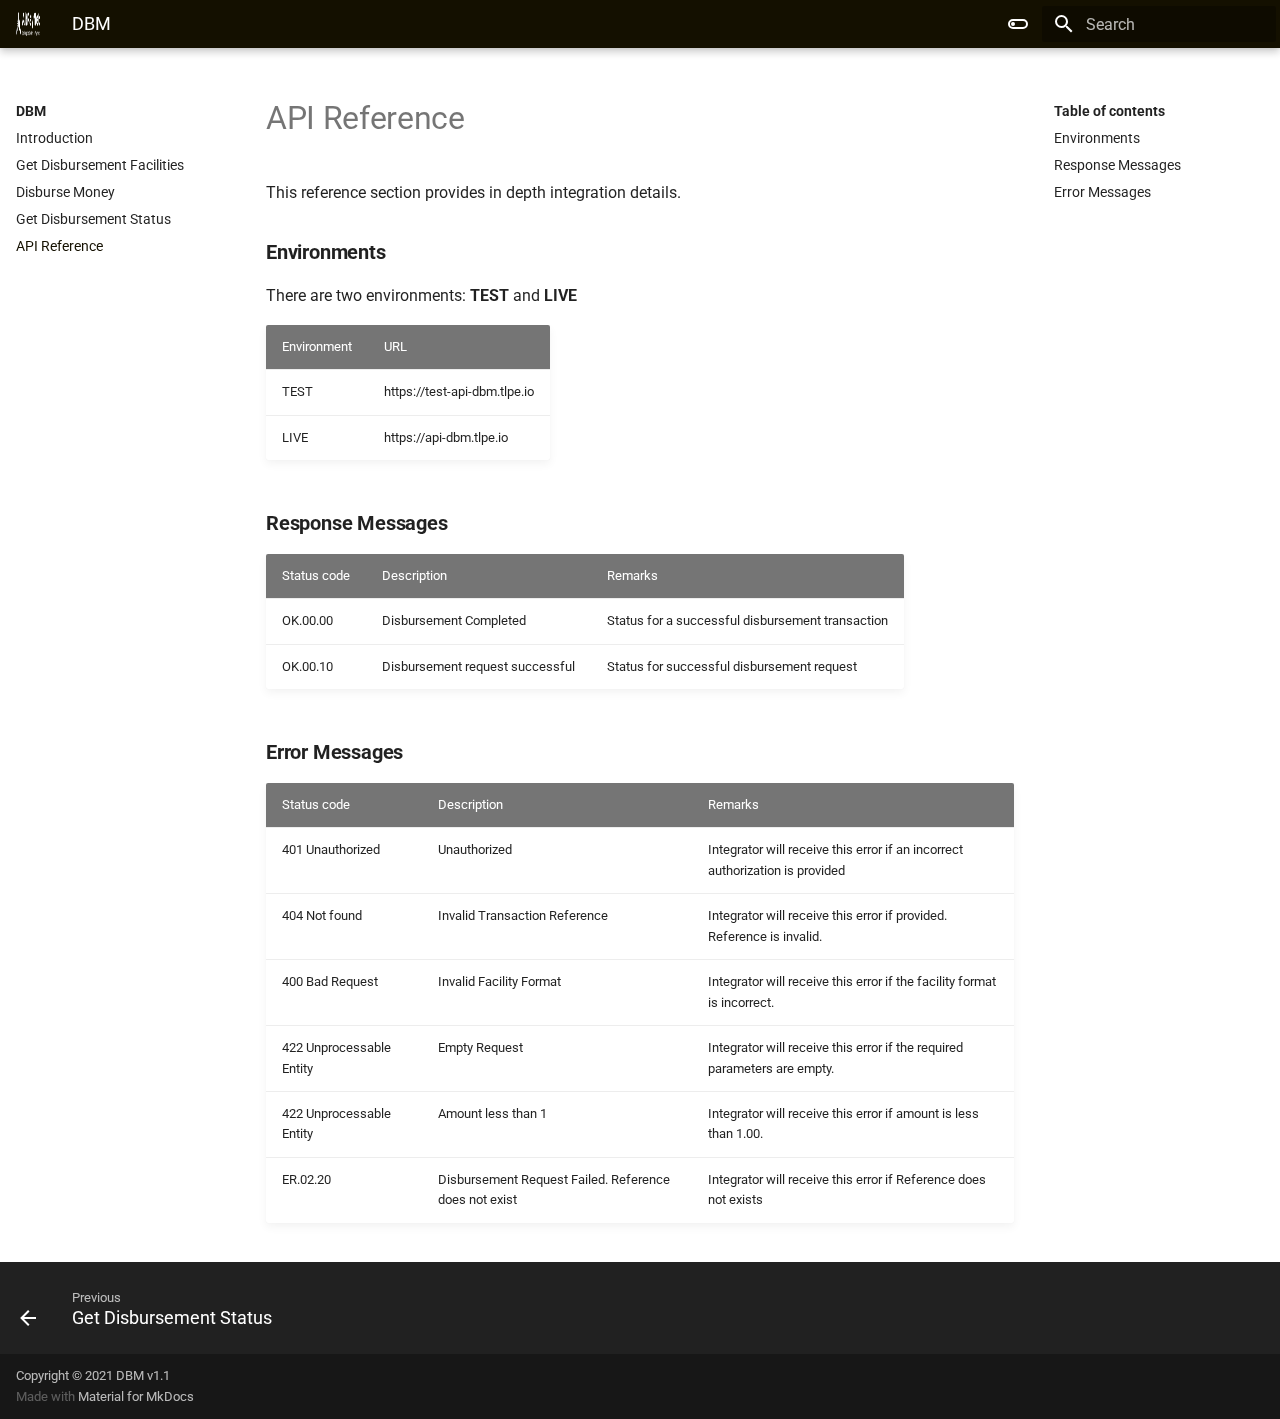
==== api-reference/index.html @ 669c85af "Deployed fcf3b18 with MkDocs version: 1.2.2" ====
<!doctype html>
<html lang="en" class="no-js">
  <head>
    
      <meta charset="utf-8">
      <meta name="viewport" content="width=device-width,initial-scale=1">
      
        <meta name="description" content="DBM API (Application Programming Interface) allows integrators to process and handle disbursement requests to partner institutions.">
      
      
      
        <meta name="author" content="JPS">
      
      
      <link rel="icon" href="https://resource.altpaynet.com/resources/img/apn_rel_icon.png">
      <meta name="generator" content="mkdocs-1.2.2, mkdocs-material-7.2.2">
    
    
      
        <title>API Reference - DBM</title>
      
    
    
      <link rel="stylesheet" href="../assets/stylesheets/main.1118c9be.min.css">
      
        
        <link rel="stylesheet" href="../assets/stylesheets/palette.ba0d045b.min.css">
        
      
    
    
    
      
        
        <link rel="preconnect" href="https://fonts.gstatic.com" crossorigin>
        <link rel="stylesheet" href="https://fonts.googleapis.com/css?family=Roboto:300,400,400i,700%7C&display=fallback">
        <style>:root{--md-text-font-family:"Roboto";--md-code-font-family:""}</style>
      
    
    
    
      <link rel="stylesheet" href="../stylesheets/extra.css">
    
    
      


    
    
  </head>
  
  
    
    
      
    
    
    
    
    <body dir="ltr" data-md-color-scheme="default" data-md-color-primary="" data-md-color-accent="blue">
  
    
    <script>function __prefix(e){return new URL("..",location).pathname+"."+e}function __get(e,t=localStorage){return JSON.parse(t.getItem(__prefix(e)))}</script>
    
      <script>var palette=__get("__palette");if(null!==palette&&"object"==typeof palette.color)for(var key in palette.color)document.body.setAttribute("data-md-color-"+key,palette.color[key])</script>
    
    <input class="md-toggle" data-md-toggle="drawer" type="checkbox" id="__drawer" autocomplete="off">
    <input class="md-toggle" data-md-toggle="search" type="checkbox" id="__search" autocomplete="off">
    <label class="md-overlay" for="__drawer"></label>
    <div data-md-component="skip">
      
        
        <a href="#api-reference" class="md-skip">
          Skip to content
        </a>
      
    </div>
    <div data-md-component="announce">
      
    </div>
    
      <header class="md-header" data-md-component="header">
  <nav class="md-header__inner md-grid" aria-label="Header">
    <a href=".." title="DBM" class="md-header__button md-logo" aria-label="DBM" data-md-component="logo">
      
  <img src="../img/white.png" alt="logo">

    </a>
    <label class="md-header__button md-icon" for="__drawer">
      <svg xmlns="http://www.w3.org/2000/svg" viewBox="0 0 24 24"><path d="M3 6h18v2H3V6m0 5h18v2H3v-2m0 5h18v2H3v-2z"/></svg>
    </label>
    <div class="md-header__title" data-md-component="header-title">
      <div class="md-header__ellipsis">
        <div class="md-header__topic">
          <span class="md-ellipsis">
            DBM
          </span>
        </div>
        <div class="md-header__topic" data-md-component="header-topic">
          <span class="md-ellipsis">
            
              API Reference
            
          </span>
        </div>
      </div>
    </div>
    
      <form class="md-header__option" data-md-component="palette">
        
          
          
          <input class="md-option" data-md-color-media="" data-md-color-scheme="default" data-md-color-primary="" data-md-color-accent="blue"  aria-label="Switch to dark mode"  type="radio" name="__palette" id="__palette_1">
          
            <label class="md-header__button md-icon" title="Switch to dark mode" for="__palette_2" hidden>
              <svg xmlns="http://www.w3.org/2000/svg" viewBox="0 0 24 24"><path d="M7 10a2 2 0 0 1 2 2 2 2 0 0 1-2 2 2 2 0 0 1-2-2 2 2 0 0 1 2-2m10-3a5 5 0 0 1 5 5 5 5 0 0 1-5 5H7a5 5 0 0 1-5-5 5 5 0 0 1 5-5h10M7 9a3 3 0 0 0-3 3 3 3 0 0 0 3 3h10a3 3 0 0 0 3-3 3 3 0 0 0-3-3H7z"/></svg>
            </label>
          
        
          
          
          <input class="md-option" data-md-color-media="" data-md-color-scheme="slate" data-md-color-primary="" data-md-color-accent="blue"  aria-label="Switch to light mode"  type="radio" name="__palette" id="__palette_2">
          
            <label class="md-header__button md-icon" title="Switch to light mode" for="__palette_1" hidden>
              <svg xmlns="http://www.w3.org/2000/svg" viewBox="0 0 24 24"><path d="M17 7H7a5 5 0 0 0-5 5 5 5 0 0 0 5 5h10a5 5 0 0 0 5-5 5 5 0 0 0-5-5m0 8a3 3 0 0 1-3-3 3 3 0 0 1 3-3 3 3 0 0 1 3 3 3 3 0 0 1-3 3z"/></svg>
            </label>
          
        
      </form>
    
    
    
      <label class="md-header__button md-icon" for="__search">
        <svg xmlns="http://www.w3.org/2000/svg" viewBox="0 0 24 24"><path d="M9.5 3A6.5 6.5 0 0 1 16 9.5c0 1.61-.59 3.09-1.56 4.23l.27.27h.79l5 5-1.5 1.5-5-5v-.79l-.27-.27A6.516 6.516 0 0 1 9.5 16 6.5 6.5 0 0 1 3 9.5 6.5 6.5 0 0 1 9.5 3m0 2C7 5 5 7 5 9.5S7 14 9.5 14 14 12 14 9.5 12 5 9.5 5z"/></svg>
      </label>
      
<div class="md-search" data-md-component="search" role="dialog">
  <label class="md-search__overlay" for="__search"></label>
  <div class="md-search__inner" role="search">
    <form class="md-search__form" name="search">
      <input type="text" class="md-search__input" name="query" aria-label="Search" placeholder="Search" autocapitalize="off" autocorrect="off" autocomplete="off" spellcheck="false" data-md-component="search-query" required>
      <label class="md-search__icon md-icon" for="__search">
        <svg xmlns="http://www.w3.org/2000/svg" viewBox="0 0 24 24"><path d="M9.5 3A6.5 6.5 0 0 1 16 9.5c0 1.61-.59 3.09-1.56 4.23l.27.27h.79l5 5-1.5 1.5-5-5v-.79l-.27-.27A6.516 6.516 0 0 1 9.5 16 6.5 6.5 0 0 1 3 9.5 6.5 6.5 0 0 1 9.5 3m0 2C7 5 5 7 5 9.5S7 14 9.5 14 14 12 14 9.5 12 5 9.5 5z"/></svg>
        <svg xmlns="http://www.w3.org/2000/svg" viewBox="0 0 24 24"><path d="M20 11v2H8l5.5 5.5-1.42 1.42L4.16 12l7.92-7.92L13.5 5.5 8 11h12z"/></svg>
      </label>
      <nav class="md-search__options" aria-label="Search">
        
        <button type="reset" class="md-search__icon md-icon" aria-label="Clear" tabindex="-1">
          <svg xmlns="http://www.w3.org/2000/svg" viewBox="0 0 24 24"><path d="M19 6.41 17.59 5 12 10.59 6.41 5 5 6.41 10.59 12 5 17.59 6.41 19 12 13.41 17.59 19 19 17.59 13.41 12 19 6.41z"/></svg>
        </button>
      </nav>
      
    </form>
    <div class="md-search__output">
      <div class="md-search__scrollwrap" data-md-scrollfix>
        <div class="md-search-result" data-md-component="search-result">
          <div class="md-search-result__meta">
            Initializing search
          </div>
          <ol class="md-search-result__list"></ol>
        </div>
      </div>
    </div>
  </div>
</div>
    
    
  </nav>
</header>
    
    <div class="md-container" data-md-component="container">
      
      
        
      
      <main class="md-main" data-md-component="main">
        <div class="md-main__inner md-grid">
          
            
              
              <div class="md-sidebar md-sidebar--primary" data-md-component="sidebar" data-md-type="navigation" >
                <div class="md-sidebar__scrollwrap">
                  <div class="md-sidebar__inner">
                    


<nav class="md-nav md-nav--primary" aria-label="Navigation" data-md-level="0">
  <label class="md-nav__title" for="__drawer">
    <a href=".." title="DBM" class="md-nav__button md-logo" aria-label="DBM" data-md-component="logo">
      
  <img src="../img/white.png" alt="logo">

    </a>
    DBM
  </label>
  
  <ul class="md-nav__list" data-md-scrollfix>
    
      
      
      

  
  
  
    <li class="md-nav__item">
      <a href=".." class="md-nav__link">
        Introduction
      </a>
    </li>
  

    
      
      
      

  
  
  
    <li class="md-nav__item">
      <a href="../get-disbursement-facilities/" class="md-nav__link">
        Get Disbursement Facilities
      </a>
    </li>
  

    
      
      
      

  
  
  
    <li class="md-nav__item">
      <a href="../disburse-money/" class="md-nav__link">
        Disburse Money
      </a>
    </li>
  

    
      
      
      

  
  
  
    <li class="md-nav__item">
      <a href="../get-disbursement-status/" class="md-nav__link">
        Get Disbursement Status
      </a>
    </li>
  

    
      
      
      

  
  
    
  
  
    <li class="md-nav__item md-nav__item--active">
      
      <input class="md-nav__toggle md-toggle" data-md-toggle="toc" type="checkbox" id="__toc">
      
      
        
      
      
        <label class="md-nav__link md-nav__link--active" for="__toc">
          API Reference
          <span class="md-nav__icon md-icon"></span>
        </label>
      
      <a href="./" class="md-nav__link md-nav__link--active">
        API Reference
      </a>
      
        
<nav class="md-nav md-nav--secondary" aria-label="Table of contents">
  
  
  
    
  
  
    <label class="md-nav__title" for="__toc">
      <span class="md-nav__icon md-icon"></span>
      Table of contents
    </label>
    <ul class="md-nav__list" data-md-component="toc" data-md-scrollfix>
      
        <li class="md-nav__item">
  <a href="#environments" class="md-nav__link">
    Environments
  </a>
  
</li>
      
        <li class="md-nav__item">
  <a href="#response-messages" class="md-nav__link">
    Response Messages
  </a>
  
</li>
      
        <li class="md-nav__item">
  <a href="#error-messages" class="md-nav__link">
    Error Messages
  </a>
  
</li>
      
    </ul>
  
</nav>
      
    </li>
  

    
  </ul>
</nav>
                  </div>
                </div>
              </div>
            
            
              
              <div class="md-sidebar md-sidebar--secondary" data-md-component="sidebar" data-md-type="toc" >
                <div class="md-sidebar__scrollwrap">
                  <div class="md-sidebar__inner">
                    
<nav class="md-nav md-nav--secondary" aria-label="Table of contents">
  
  
  
    
  
  
    <label class="md-nav__title" for="__toc">
      <span class="md-nav__icon md-icon"></span>
      Table of contents
    </label>
    <ul class="md-nav__list" data-md-component="toc" data-md-scrollfix>
      
        <li class="md-nav__item">
  <a href="#environments" class="md-nav__link">
    Environments
  </a>
  
</li>
      
        <li class="md-nav__item">
  <a href="#response-messages" class="md-nav__link">
    Response Messages
  </a>
  
</li>
      
        <li class="md-nav__item">
  <a href="#error-messages" class="md-nav__link">
    Error Messages
  </a>
  
</li>
      
    </ul>
  
</nav>
                  </div>
                </div>
              </div>
            
          
          <div class="md-content" data-md-component="content">
            <article class="md-content__inner md-typeset">
              
                
                
                <h1 id="api-reference"><strong>API Reference</strong><br></h1>
<p>This reference section provides in depth integration details.</p>
<h3 id="environments"><strong>Environments</strong><br></h3>
<p>There are two environments: <strong>TEST</strong> and <strong>LIVE</strong></p>
<table>
  <tr>
    <th>Environment</th>
    <th>URL</th>
  </tr>
  <tr>
    <td>TEST</td>
    <td>https://test-api-dbm.tlpe.io</td>
  </tr>
  <tr>
    <td>LIVE</td>
    <td>https://api-dbm.tlpe.io</td>
  </tr>
</table>

<h3 id="response-messages"><strong>Response Messages</strong><br></h3>
<table>
  <tr>
    <th>Status code</th>
    <th>Description</th>
    <th>Remarks</th>
  </tr>
  <tr>
    <td>OK.00.00</td>
    <td>Disbursement Completed</td>
    <td>Status for a successful disbursement transaction</td>
  </tr>
  <tr>
    <td>OK.00.10</td>
    <td>Disbursement request successful</td>
    <td>Status for successful disbursement request</td>
  </tr>
</table>

<h3 id="error-messages"><strong>Error Messages</strong><br></h3>
<table>
  <tr>
    <th>Status code</th>
    <th>Description</th>
    <th>Remarks</th>
  </tr>
  <tr>
    <td>401 Unauthorized</td>
    <td>Unauthorized</td>
    <td>Integrator will receive this error if an incorrect authorization is provided</td>
  </tr>
  <tr>
    <td>404 Not found</td>
    <td>Invalid Transaction Reference</td>
    <td>Integrator will receive this error if provided. Reference is invalid.</td>
  </tr>
   <tr>
    <td>400 Bad Request</td>
    <td>Invalid Facility Format</td>
    <td>Integrator will receive this error if the facility format is incorrect.</td>
  </tr>
   <tr>
    <td>422 Unprocessable Entity</td>
    <td>Empty Request</td>
    <td>Integrator will receive this error if the required parameters are empty.</td>
  </tr>
   <tr>
    <td>422 Unprocessable Entity</td>
    <td>Amount less than 1</td>
    <td>Integrator will receive this error if amount is less than 1.00.</td>
  </tr>
   <tr>
    <td>ER.02.20</td>
    <td>Disbursement Request Failed. Reference does not exist</td>
    <td>Integrator will receive this error if Reference does not exists</td>
  </tr>
</table>
                
              
              
                


              
            </article>
          </div>
        </div>
        
          <a href="#" class="md-top md-icon" data-md-component="top" data-md-state="hidden">
            <svg xmlns="http://www.w3.org/2000/svg" viewBox="0 0 24 24"><path d="M13 20h-2V8l-5.5 5.5-1.42-1.42L12 4.16l7.92 7.92-1.42 1.42L13 8v12z"/></svg>
            Back to top
          </a>
        
      </main>
      
        
<footer class="md-footer">
  
    <nav class="md-footer__inner md-grid" aria-label="Footer">
      
        
        <a href="../get-disbursement-status/" class="md-footer__link md-footer__link--prev" aria-label="Previous: Get Disbursement Status" rel="prev">
          <div class="md-footer__button md-icon">
            <svg xmlns="http://www.w3.org/2000/svg" viewBox="0 0 24 24"><path d="M20 11v2H8l5.5 5.5-1.42 1.42L4.16 12l7.92-7.92L13.5 5.5 8 11h12z"/></svg>
          </div>
          <div class="md-footer__title">
            <div class="md-ellipsis">
              <span class="md-footer__direction">
                Previous
              </span>
              Get Disbursement Status
            </div>
          </div>
        </a>
      
      
    </nav>
  
  <div class="md-footer-meta md-typeset">
    <div class="md-footer-meta__inner md-grid">
      <div class="md-footer-copyright">
        
          <div class="md-footer-copyright__highlight">
            Copyright &copy; 2021 DBM v1.1
          </div>
        
        Made with
        <a href="https://squidfunk.github.io/mkdocs-material/" target="_blank" rel="noopener">
          Material for MkDocs
        </a>
        
      </div>
      
    </div>
  </div>
</footer>
      
    </div>
    <div class="md-dialog" data-md-component="dialog">
      <div class="md-dialog__inner md-typeset"></div>
    </div>
    <script id="__config" type="application/json">{"base": "..", "features": ["navigation.top", "search.highlight"], "translations": {"clipboard.copy": "Copy to clipboard", "clipboard.copied": "Copied to clipboard", "search.config.lang": "en", "search.config.pipeline": "trimmer, stopWordFilter", "search.config.separator": "[\\s\\-]+", "search.placeholder": "Search", "search.result.placeholder": "Type to start searching", "search.result.none": "No matching documents", "search.result.one": "1 matching document", "search.result.other": "# matching documents", "search.result.more.one": "1 more on this page", "search.result.more.other": "# more on this page", "search.result.term.missing": "Missing", "select.version.title": "Select version"}, "search": "../assets/javascripts/workers/search.709b4209.min.js", "version": null}</script>
    
    
      <script src="../assets/javascripts/bundle.2b46852b.min.js"></script>
      
    
  </body>
</html>
---- assets/stylesheets/main.1118c9be.min.css ----
@charset "UTF-8";html{-webkit-text-size-adjust:none;-ms-text-size-adjust:none;text-size-adjust:none;box-sizing:border-box}*,:after,:before{box-sizing:inherit}body{margin:0}a,button,input,label{-webkit-tap-highlight-color:transparent}a{color:inherit;text-decoration:none}hr{border:0;box-sizing:content-box;display:block;height:.05rem;overflow:visible;padding:0}small{font-size:80%}sub,sup{line-height:1em}img{border-style:none}table{border-collapse:separate;border-spacing:0}td,th{font-weight:400;vertical-align:top}button{background:transparent;border:0;font-family:inherit;font-size:inherit;margin:0;padding:0}input{border:0;outline:none}:root{--md-default-fg-color:rgba(0,0,0,0.87);--md-default-fg-color--light:rgba(0,0,0,0.54);--md-default-fg-color--lighter:rgba(0,0,0,0.32);--md-default-fg-color--lightest:rgba(0,0,0,0.07);--md-default-bg-color:#fff;--md-default-bg-color--light:hsla(0,0%,100%,0.7);--md-default-bg-color--lighter:hsla(0,0%,100%,0.3);--md-default-bg-color--lightest:hsla(0,0%,100%,0.12);--md-primary-fg-color:#4051b5;--md-primary-fg-color--light:#5d6cc0;--md-primary-fg-color--dark:#303fa1;--md-primary-bg-color:#fff;--md-primary-bg-color--light:hsla(0,0%,100%,0.7);--md-accent-fg-color:#526cfe;--md-accent-fg-color--transparent:rgba(82,108,254,0.1);--md-accent-bg-color:#fff;--md-accent-bg-color--light:hsla(0,0%,100%,0.7)}:root>*{--md-code-fg-color:#36464e;--md-code-bg-color:#f5f5f5;--md-code-hl-color:rgba(255,255,0,0.5);--md-code-hl-number-color:#d52a2a;--md-code-hl-special-color:#db1457;--md-code-hl-function-color:#a846b9;--md-code-hl-constant-color:#6e59d9;--md-code-hl-keyword-color:#3f6ec6;--md-code-hl-string-color:#1c7d4d;--md-code-hl-name-color:var(--md-code-fg-color);--md-code-hl-operator-color:var(--md-default-fg-color--light);--md-code-hl-punctuation-color:var(--md-default-fg-color--light);--md-code-hl-comment-color:var(--md-default-fg-color--light);--md-code-hl-generic-color:var(--md-default-fg-color--light);--md-code-hl-variable-color:var(--md-default-fg-color--light);--md-typeset-color:var(--md-default-fg-color);--md-typeset-a-color:var(--md-primary-fg-color);--md-typeset-mark-color:rgba(255,255,0,0.5);--md-typeset-del-color:hsla(6,90%,60%,0.15);--md-typeset-ins-color:rgba(11,213,112,0.15);--md-typeset-kbd-color:#fafafa;--md-typeset-kbd-accent-color:#fff;--md-typeset-kbd-border-color:#b8b8b8;--md-admonition-fg-color:var(--md-default-fg-color);--md-admonition-bg-color:var(--md-default-bg-color);--md-footer-fg-color:#fff;--md-footer-fg-color--light:hsla(0,0%,100%,0.7);--md-footer-fg-color--lighter:hsla(0,0%,100%,0.3);--md-footer-bg-color:rgba(0,0,0,0.87);--md-footer-bg-color--dark:rgba(0,0,0,0.32)}.md-icon svg{fill:currentColor;display:block;height:1.2rem;width:1.2rem}body{-webkit-font-smoothing:antialiased;-moz-osx-font-smoothing:grayscale}body,input{font-feature-settings:"kern","liga";font-family:var(--md-text-font-family,_),-apple-system,BlinkMacSystemFont,Helvetica,Arial,sans-serif}body,code,input,kbd,pre{color:var(--md-typeset-color)}code,kbd,pre{font-feature-settings:"kern";font-family:var(--md-code-font-family,_),SFMono-Regular,Consolas,Menlo,monospace}:root{--md-typeset-table--ascending:url('data:image/svg+xml;charset=utf-8,<svg xmlns="http://www.w3.org/2000/svg" viewBox="0 0 24 24"><path d="M11 4h2v12l5.5-5.5 1.42 1.42L12 19.84l-7.92-7.92L5.5 10.5 11 16V4z"/></svg>');--md-typeset-table--descending:url('data:image/svg+xml;charset=utf-8,<svg xmlns="http://www.w3.org/2000/svg" viewBox="0 0 24 24"><path d="M13 20h-2V8l-5.5 5.5-1.42-1.42L12 4.16l7.92 7.92-1.42 1.42L13 8v12z"/></svg>')}.md-typeset{-webkit-print-color-adjust:exact;color-adjust:exact;font-size:.8rem;line-height:1.6}@media print{.md-typeset{font-size:.68rem}}.md-typeset blockquote,.md-typeset dl,.md-typeset figure,.md-typeset ol,.md-typeset pre,.md-typeset ul{margin:1em 0}.md-typeset h1{color:var(--md-default-fg-color--light);font-size:2em;line-height:1.3;margin:0 0 1.25em}.md-typeset h1,.md-typeset h2{font-weight:300;letter-spacing:-.01em}.md-typeset h2{font-size:1.5625em;line-height:1.4;margin:1.6em 0 .64em}.md-typeset h3{font-size:1.25em;font-weight:400;letter-spacing:-.01em;line-height:1.5;margin:1.6em 0 .8em}.md-typeset h2+h3{margin-top:.8em}.md-typeset h4{font-weight:700;letter-spacing:-.01em;margin:1em 0}.md-typeset h5,.md-typeset h6{color:var(--md-default-fg-color--light);font-size:.8em;font-weight:700;letter-spacing:-.01em;margin:1.25em 0}.md-typeset h5{text-transform:uppercase}.md-typeset hr{border-bottom:.05rem solid var(--md-default-fg-color--lightest);display:flow-root;margin:1.5em 0}.md-typeset a{color:var(--md-typeset-a-color);word-break:break-word}.md-typeset a,.md-typeset a:before{transition:color 125ms}.md-typeset a:focus,.md-typeset a:hover{color:var(--md-accent-fg-color)}.md-typeset a.focus-visible{outline-color:var(--md-accent-fg-color);outline-offset:.2rem}.md-typeset code,.md-typeset kbd,.md-typeset pre{color:var(--md-code-fg-color);direction:ltr}@media print{.md-typeset code,.md-typeset kbd,.md-typeset pre{white-space:pre-wrap}}.md-typeset code{background-color:var(--md-code-bg-color);border-radius:.1rem;-webkit-box-decoration-break:clone;box-decoration-break:clone;font-size:.85em;padding:0 .2941176471em;word-break:break-word}.md-typeset code:not(.focus-visible){-webkit-tap-highlight-color:transparent;outline:none}.md-typeset h1 code,.md-typeset h2 code,.md-typeset h3 code,.md-typeset h4 code,.md-typeset h5 code,.md-typeset h6 code{background-color:transparent;box-shadow:none;margin:initial;padding:initial}.md-typeset a code{color:currentColor}.md-typeset pre{display:flow-root;line-height:1.4;position:relative}.md-typeset pre>code{-webkit-box-decoration-break:slice;box-decoration-break:slice;box-shadow:none;display:block;margin:0;overflow:auto;padding:.7720588235em 1.1764705882em;scrollbar-color:var(--md-default-fg-color--lighter) transparent;scrollbar-width:thin;touch-action:auto;word-break:normal}.md-typeset pre>code:hover{scrollbar-color:var(--md-accent-fg-color) transparent}.md-typeset pre>code::-webkit-scrollbar{height:.2rem;width:.2rem}.md-typeset pre>code::-webkit-scrollbar-thumb{background-color:var(--md-default-fg-color--lighter)}.md-typeset pre>code::-webkit-scrollbar-thumb:hover{background-color:var(--md-accent-fg-color)}@media screen and (max-width:44.9375em){.md-typeset>pre{margin:1em -.8rem}.md-typeset>pre code{border-radius:0}}.md-typeset kbd{background-color:var(--md-typeset-kbd-color);border-radius:.1rem;box-shadow:0 .1rem 0 .05rem var(--md-typeset-kbd-border-color),0 .1rem 0 var(--md-typeset-kbd-border-color),0 -.1rem .2rem var(--md-typeset-kbd-accent-color) inset;color:var(--md-default-fg-color);display:inline-block;font-size:.75em;padding:0 .6666666667em;vertical-align:text-top;word-break:break-word}.md-typeset mark{background-color:var(--md-typeset-mark-color);-webkit-box-decoration-break:clone;box-decoration-break:clone;color:inherit;word-break:break-word}.md-typeset abbr{border-bottom:.05rem dotted var(--md-default-fg-color--light);cursor:help;text-decoration:none}@media (hover:none){.md-typeset abbr{position:relative}.md-typeset abbr[title]:focus:after,.md-typeset abbr[title]:hover:after{background-color:var(--md-default-fg-color);border-radius:.1rem;box-shadow:0 2px 2px 0 rgba(0,0,0,.14),0 1px 5px 0 rgba(0,0,0,.12),0 3px 1px -2px rgba(0,0,0,.2);color:var(--md-default-bg-color);content:attr(title);display:inline-block;font-size:.7rem;left:0;margin-top:2em;max-width:80%;min-width:-webkit-max-content;min-width:-moz-max-content;min-width:max-content;padding:.2rem .3rem;position:absolute;width:auto}}.md-typeset small{opacity:.75}.md-typeset sub,.md-typeset sup{margin-left:.078125em}[dir=rtl] .md-typeset sub,[dir=rtl] .md-typeset sup{margin-left:0;margin-right:.078125em}.md-typeset blockquote{border-left:.2rem solid var(--md-default-fg-color--lighter);color:var(--md-default-fg-color--light);display:flow-root;padding-left:.6rem}[dir=rtl] .md-typeset blockquote{border-left:initial;border-right:.2rem solid var(--md-default-fg-color--lighter);padding-left:0;padding-right:.6rem}.md-typeset ul{list-style-type:disc}.md-typeset ol,.md-typeset ul{display:flow-root;margin-left:.625em;padding:0}[dir=rtl] .md-typeset ol,[dir=rtl] .md-typeset ul{margin-left:0;margin-right:.625em}.md-typeset ol ol,.md-typeset ul ol{list-style-type:lower-alpha}.md-typeset ol ol ol,.md-typeset ul ol ol{list-style-type:lower-roman}.md-typeset ol li,.md-typeset ul li{margin-bottom:.5em;margin-left:1.25em}[dir=rtl] .md-typeset ol li,[dir=rtl] .md-typeset ul li{margin-left:0;margin-right:1.25em}.md-typeset ol li blockquote,.md-typeset ol li p,.md-typeset ul li blockquote,.md-typeset ul li p{margin:.5em 0}.md-typeset ol li:last-child,.md-typeset ul li:last-child{margin-bottom:0}.md-typeset ol li ol,.md-typeset ol li ul,.md-typeset ul li ol,.md-typeset ul li ul{margin:.5em 0 .5em .625em}[dir=rtl] .md-typeset ol li ol,[dir=rtl] .md-typeset ol li ul,[dir=rtl] .md-typeset ul li ol,[dir=rtl] .md-typeset ul li ul{margin-left:0;margin-right:.625em}.md-typeset dd{margin:1em 0 1.5em 1.875em}[dir=rtl] .md-typeset dd{margin-left:0;margin-right:1.875em}.md-typeset img,.md-typeset svg{height:auto;max-width:100%}.md-typeset img[align=left],.md-typeset svg[align=left]{margin:1em 1em 1em 0}.md-typeset img[align=right],.md-typeset svg[align=right]{margin:1em 0 1em 1em}.md-typeset img[align]:only-child,.md-typeset svg[align]:only-child{margin-top:0}.md-typeset figure{display:flow-root;margin:0 auto;max-width:100%;text-align:center;width:-webkit-fit-content;width:-moz-fit-content;width:fit-content}.md-typeset figure img{display:block}.md-typeset figcaption{font-style:italic;margin:1em auto 2em;max-width:24rem}.md-typeset iframe{max-width:100%}.md-typeset table:not([class]){background-color:var(--md-default-bg-color);border-radius:.1rem;box-shadow:0 .2rem .5rem rgba(0,0,0,.05),0 0 .05rem rgba(0,0,0,.1);display:inline-block;font-size:.64rem;max-width:100%;overflow:auto;touch-action:auto}@media print{.md-typeset table:not([class]){display:table}}.md-typeset table:not([class])+*{margin-top:1.5em}.md-typeset table:not([class]) td>:first-child,.md-typeset table:not([class]) th>:first-child{margin-top:0}.md-typeset table:not([class]) td>:last-child,.md-typeset table:not([class]) th>:last-child{margin-bottom:0}.md-typeset table:not([class]) td:not([align]),.md-typeset table:not([class]) th:not([align]){text-align:left}[dir=rtl] .md-typeset table:not([class]) td:not([align]),[dir=rtl] .md-typeset table:not([class]) th:not([align]){text-align:right}.md-typeset table:not([class]) th{background-color:var(--md-default-fg-color--light);color:var(--md-default-bg-color);min-width:5rem;padding:.9375em 1.25em;vertical-align:top}.md-typeset table:not([class]) th a{color:inherit}.md-typeset table:not([class]) td{border-top:.05rem solid var(--md-default-fg-color--lightest);padding:.9375em 1.25em;vertical-align:top}.md-typeset table:not([class]) tr{transition:background-color 125ms}.md-typeset table:not([class]) tr:hover{background-color:rgba(0,0,0,.035);box-shadow:0 .05rem 0 var(--md-default-bg-color) inset}.md-typeset table:not([class]) tr:first-child td{border-top:0}.md-typeset table:not([class]) a{word-break:normal}.md-typeset table th[role=columnheader]{cursor:pointer}.md-typeset table th[role=columnheader]:after{content:"";display:inline-block;height:1.2em;margin-left:.5em;-webkit-mask-repeat:no-repeat;mask-repeat:no-repeat;-webkit-mask-size:contain;mask-size:contain;vertical-align:sub;width:1.2em}.md-typeset table th[role=columnheader][aria-sort=ascending]:after{background-color:currentColor;-webkit-mask-image:var(--md-typeset-table--ascending);mask-image:var(--md-typeset-table--ascending)}.md-typeset table th[role=columnheader][aria-sort=descending]:after{background-color:currentColor;-webkit-mask-image:var(--md-typeset-table--descending);mask-image:var(--md-typeset-table--descending)}.md-typeset__scrollwrap{margin:1em -.8rem;overflow-x:auto;touch-action:auto}.md-typeset__table{display:inline-block;margin-bottom:.5em;padding:0 .8rem}@media print{.md-typeset__table{display:block}}html .md-typeset__table table{display:table;margin:0;overflow:hidden;width:100%}html{font-size:125%;height:100%;overflow-x:hidden}@media screen and (min-width:100em){html{font-size:137.5%}}@media screen and (min-width:125em){html{font-size:150%}}body{background-color:var(--md-default-bg-color);display:flex;flex-direction:column;font-size:.5rem;min-height:100%;position:relative;width:100%}@media print{body{display:block}}@media screen and (max-width:59.9375em){body[data-md-state=lock]{position:fixed}}.md-grid{margin-left:auto;margin-right:auto;max-width:61rem}.md-container{display:flex;flex-direction:column;flex-grow:1}@media print{.md-container{display:block}}.md-main{flex-grow:1}.md-main__inner{display:flex;height:100%;margin-top:1.5rem}.md-ellipsis{overflow:hidden;text-overflow:ellipsis;white-space:nowrap}.md-toggle{display:none}.md-option{height:0;opacity:0;position:absolute;width:0}.md-option:checked+label:not([hidden]){display:block}.md-option.focus-visible+label{outline-color:var(--md-accent-fg-color);outline-style:auto}.md-skip{background-color:var(--md-default-fg-color);border-radius:.1rem;color:var(--md-default-bg-color);font-size:.64rem;margin:.5rem;opacity:0;outline-color:var(--md-accent-fg-color);padding:.3rem .5rem;position:fixed;transform:translateY(.4rem);z-index:-1}.md-skip:focus{opacity:1;transform:translateY(0);transition:transform .25s cubic-bezier(.4,0,.2,1),opacity 175ms 75ms;z-index:10}@page{margin:25mm}.md-announce{background-color:var(--md-footer-bg-color);overflow:auto}@media print{.md-announce{display:none}}.md-announce__inner{color:var(--md-footer-fg-color);font-size:.7rem;margin:.6rem auto;padding:0 .8rem}:root{--md-clipboard-icon:url('data:image/svg+xml;charset=utf-8,<svg xmlns="http://www.w3.org/2000/svg" viewBox="0 0 24 24"><path d="M19 21H8V7h11m0-2H8a2 2 0 0 0-2 2v14a2 2 0 0 0 2 2h11a2 2 0 0 0 2-2V7a2 2 0 0 0-2-2m-3-4H4a2 2 0 0 0-2 2v14h2V3h12V1z"/></svg>')}.md-clipboard{border-radius:.1rem;color:var(--md-default-fg-color--lightest);cursor:pointer;height:1.5em;outline-color:var(--md-accent-fg-color);outline-offset:.1rem;position:absolute;right:.5em;top:.5em;transition:color .25s;width:1.5em;z-index:1}@media print{.md-clipboard{display:none}}.md-clipboard:not(.focus-visible){-webkit-tap-highlight-color:transparent;outline:none}:hover>.md-clipboard{color:var(--md-default-fg-color--light)}.md-clipboard:focus,.md-clipboard:hover{color:var(--md-accent-fg-color)}.md-clipboard:after{background-color:currentColor;content:"";display:block;height:1.125em;margin:0 auto;-webkit-mask-image:var(--md-clipboard-icon);mask-image:var(--md-clipboard-icon);-webkit-mask-repeat:no-repeat;mask-repeat:no-repeat;-webkit-mask-size:contain;mask-size:contain;width:1.125em}.md-clipboard--inline{cursor:pointer}.md-clipboard--inline code{transition:color .25s,background-color .25s}.md-clipboard--inline:focus code,.md-clipboard--inline:hover code{background-color:var(--md-accent-fg-color--transparent);color:var(--md-accent-fg-color)}.md-content{flex-grow:1;overflow:hidden;scroll-padding-top:51.2rem}.md-content__inner{margin:0 .8rem 1.2rem;padding-top:.6rem}@media screen and (min-width:76.25em){.md-sidebar--primary:not([hidden])~.md-content>.md-content__inner{margin-left:1.2rem}[dir=rtl] .md-sidebar--primary:not([hidden])~.md-content>.md-content__inner{margin-left:.8rem;margin-right:1.2rem}.md-sidebar--secondary:not([hidden])~.md-content>.md-content__inner{margin-right:1.2rem}[dir=rtl] .md-sidebar--secondary:not([hidden])~.md-content>.md-content__inner{margin-left:1.2rem;margin-right:.8rem}}.md-content__inner:before{content:"";display:block;height:.4rem}.md-content__inner>:last-child{margin-bottom:0}.md-content__button{float:right;margin:.4rem 0 .4rem .4rem;padding:0}@media print{.md-content__button{display:none}}[dir=rtl] .md-content__button{float:left;margin-left:0;margin-right:.4rem}[dir=rtl] .md-content__button svg{transform:scaleX(-1)}.md-typeset .md-content__button{color:var(--md-default-fg-color--lighter)}.md-content__button svg{display:inline;vertical-align:top}.md-dialog{background-color:var(--md-default-fg-color);border-radius:.1rem;bottom:.8rem;box-shadow:0 2px 2px 0 rgba(0,0,0,.14),0 1px 5px 0 rgba(0,0,0,.12),0 3px 1px -2px rgba(0,0,0,.2);left:auto;min-width:11.1rem;opacity:0;padding:.4rem .6rem;pointer-events:none;position:fixed;right:.8rem;transform:translateY(100%);transition:transform 0ms .4s,opacity .4s;z-index:3}@media print{.md-dialog{display:none}}[dir=rtl] .md-dialog{left:.8rem;right:auto}.md-dialog[data-md-state=open]{opacity:1;pointer-events:auto;transform:translateY(0);transition:transform .4s cubic-bezier(.075,.85,.175,1),opacity .4s}.md-dialog__inner{color:var(--md-default-bg-color);font-size:.7rem}.md-typeset .md-button{border:.1rem solid;border-radius:.1rem;color:var(--md-primary-fg-color);cursor:pointer;display:inline-block;font-weight:700;padding:.625em 2em;transition:color 125ms,background-color 125ms,border-color 125ms}.md-typeset .md-button--primary{background-color:var(--md-primary-fg-color);border-color:var(--md-primary-fg-color);color:var(--md-primary-bg-color)}.md-typeset .md-button:focus,.md-typeset .md-button:hover{background-color:var(--md-accent-fg-color);border-color:var(--md-accent-fg-color);color:var(--md-accent-bg-color)}.md-typeset .md-input{border-radius:.1rem;box-shadow:0 .2rem .5rem rgba(0,0,0,.1),0 .025rem .05rem rgba(0,0,0,.1);font-size:.8rem;height:1.8rem;padding:0 .6rem;transition:box-shadow .25s}.md-typeset .md-input:focus,.md-typeset .md-input:hover{box-shadow:0 .4rem 1rem rgba(0,0,0,.15),0 .025rem .05rem rgba(0,0,0,.15)}.md-typeset .md-input--stretch{width:100%}.md-header{background-color:var(--md-primary-fg-color);box-shadow:0 0 .2rem transparent,0 .2rem .4rem transparent;color:var(--md-primary-bg-color);left:0;position:-webkit-sticky;position:sticky;right:0;top:0;z-index:3}@media print{.md-header{display:none}}.md-header[data-md-state=shadow]{box-shadow:0 0 .2rem rgba(0,0,0,.1),0 .2rem .4rem rgba(0,0,0,.2);transition:transform .25s cubic-bezier(.1,.7,.1,1),box-shadow .25s}.md-header[data-md-state=hidden]{transform:translateY(-100%);transition:transform .25s cubic-bezier(.8,0,.6,1),box-shadow .25s}.md-header__inner{align-items:center;display:flex;padding:0 .2rem}.md-header__button{color:currentColor;cursor:pointer;margin:.2rem;outline-color:var(--md-accent-fg-color);padding:.4rem;position:relative;transition:opacity .25s;vertical-align:middle;z-index:1}.md-header__button:hover{opacity:.7}.md-header__button:not([hidden]){display:inline-block}.md-header__button:not(.focus-visible){-webkit-tap-highlight-color:transparent;outline:none}.md-header__button.md-logo{margin:.2rem;padding:.4rem}@media screen and (max-width:76.1875em){.md-header__button.md-logo{display:none}}.md-header__button.md-logo img,.md-header__button.md-logo svg{fill:currentColor;display:block;height:1.2rem;width:1.2rem}@media screen and (min-width:60em){.md-header__button[for=__search]{display:none}}.no-js .md-header__button[for=__search]{display:none}[dir=rtl] .md-header__button[for=__search] svg{transform:scaleX(-1)}@media screen and (min-width:76.25em){.md-header__button[for=__drawer]{display:none}}.md-header__topic{display:flex;max-width:100%;position:absolute;transition:transform .4s cubic-bezier(.1,.7,.1,1),opacity .15s}.md-header__topic+.md-header__topic{opacity:0;pointer-events:none;transform:translateX(1.25rem);transition:transform .4s cubic-bezier(1,.7,.1,.1),opacity .15s;z-index:-1}[dir=rtl] .md-header__topic+.md-header__topic{transform:translateX(-1.25rem)}.md-header__title{flex-grow:1;font-size:.9rem;height:2.4rem;line-height:2.4rem;margin-left:1rem;margin-right:.4rem}.md-header__title[data-md-state=active] .md-header__topic{opacity:0;pointer-events:none;transform:translateX(-1.25rem);transition:transform .4s cubic-bezier(1,.7,.1,.1),opacity .15s;z-index:-1}[dir=rtl] .md-header__title[data-md-state=active] .md-header__topic{transform:translateX(1.25rem)}.md-header__title[data-md-state=active] .md-header__topic+.md-header__topic{opacity:1;pointer-events:auto;transform:translateX(0);transition:transform .4s cubic-bezier(.1,.7,.1,1),opacity .15s;z-index:0}.md-header__title>.md-header__ellipsis{height:100%;position:relative;width:100%}.md-header__option{display:flex;flex-shrink:0;max-width:100%;transition:max-width 0ms .25s,opacity .25s .25s;white-space:nowrap}[data-md-toggle=search]:checked~.md-header .md-header__option{max-width:0;opacity:0;transition:max-width 0ms,opacity 0ms}.md-header__source{display:none}@media screen and (min-width:60em){.md-header__source{display:block;margin-left:1rem;max-width:11.7rem;width:11.7rem}[dir=rtl] .md-header__source{margin-left:0;margin-right:1rem}}@media screen and (min-width:76.25em){.md-header__source{margin-left:1.4rem}[dir=rtl] .md-header__source{margin-right:1.4rem}}.md-footer{background-color:var(--md-footer-bg-color);color:var(--md-footer-fg-color)}@media print{.md-footer{display:none}}.md-footer__inner{overflow:auto;padding:.2rem}.md-footer__link{display:flex;outline-color:var(--md-accent-fg-color);padding-bottom:.4rem;padding-top:1.4rem;transition:opacity .25s}@media screen and (min-width:45em){.md-footer__link{width:50%}}.md-footer__link:focus,.md-footer__link:hover{opacity:.7}.md-footer__link--prev{float:left}@media screen and (max-width:44.9375em){.md-footer__link--prev{width:25%}.md-footer__link--prev .md-footer__title{display:none}}[dir=rtl] .md-footer__link--prev{float:right}[dir=rtl] .md-footer__link--prev svg{transform:scaleX(-1)}.md-footer__link--next{float:right;text-align:right}@media screen and (max-width:44.9375em){.md-footer__link--next{width:75%}}[dir=rtl] .md-footer__link--next{float:left;text-align:left}[dir=rtl] .md-footer__link--next svg{transform:scaleX(-1)}.md-footer__title{flex-grow:1;font-size:.9rem;line-height:2.4rem;max-width:calc(100% - 2.4rem);padding:0 1rem;position:relative}.md-footer__button{margin:.2rem;padding:.4rem}.md-footer__direction{font-size:.64rem;left:0;margin-top:-1rem;opacity:.7;padding:0 1rem;position:absolute;right:0}.md-footer-meta{background-color:var(--md-footer-bg-color--dark)}.md-footer-meta__inner{display:flex;flex-wrap:wrap;justify-content:space-between;padding:.2rem}html .md-footer-meta.md-typeset a{color:var(--md-footer-fg-color--light)}html .md-footer-meta.md-typeset a:focus,html .md-footer-meta.md-typeset a:hover{color:var(--md-footer-fg-color)}.md-footer-copyright{color:var(--md-footer-fg-color--lighter);font-size:.64rem;margin:auto .6rem;padding:.4rem 0;width:100%}@media screen and (min-width:45em){.md-footer-copyright{width:auto}}.md-footer-copyright__highlight{color:var(--md-footer-fg-color--light)}.md-footer-social{margin:0 .4rem;padding:.2rem 0 .6rem}@media screen and (min-width:45em){.md-footer-social{padding:.6rem 0}}.md-footer-social__link{display:inline-block;height:1.6rem;text-align:center;width:1.6rem}.md-footer-social__link:before{line-height:1.9}.md-footer-social__link svg{fill:currentColor;max-height:.8rem;vertical-align:-25%}:root{--md-nav-icon--prev:url('data:image/svg+xml;charset=utf-8,<svg xmlns="http://www.w3.org/2000/svg" viewBox="0 0 24 24"><path d="M20 11v2H8l5.5 5.5-1.42 1.42L4.16 12l7.92-7.92L13.5 5.5 8 11h12z"/></svg>');--md-nav-icon--next:url('data:image/svg+xml;charset=utf-8,<svg xmlns="http://www.w3.org/2000/svg" viewBox="0 0 24 24"><path d="M8.59 16.58 13.17 12 8.59 7.41 10 6l6 6-6 6-1.41-1.42z"/></svg>');--md-toc-icon:url('data:image/svg+xml;charset=utf-8,<svg xmlns="http://www.w3.org/2000/svg" viewBox="0 0 24 24"><path d="M3 9h14V7H3v2m0 4h14v-2H3v2m0 4h14v-2H3v2m16 0h2v-2h-2v2m0-10v2h2V7h-2m0 6h2v-2h-2v2z"/></svg>')}.md-nav{font-size:.7rem;line-height:1.3}.md-nav__title{display:block;font-weight:700;overflow:hidden;padding:0 .6rem;text-overflow:ellipsis}.md-nav__title .md-nav__button{display:none}.md-nav__title .md-nav__button img{height:100%;width:auto}.md-nav__title .md-nav__button.md-logo img,.md-nav__title .md-nav__button.md-logo svg{fill:currentColor;display:block;height:2.4rem;width:2.4rem}.md-nav__list{list-style:none;margin:0;padding:0}.md-nav__item{padding:0 .6rem}.md-nav__item .md-nav__item{padding-right:0}[dir=rtl] .md-nav__item .md-nav__item{padding-left:0;padding-right:.6rem}.md-nav__link{cursor:pointer;display:block;margin-top:.625em;overflow:hidden;scroll-snap-align:start;text-overflow:ellipsis;transition:color 125ms}.md-nav__link[data-md-state=blur]{color:var(--md-default-fg-color--light)}.md-nav__item .md-nav__link--active{color:var(--md-typeset-a-color)}.md-nav__item--nested>.md-nav__link{color:inherit}.md-nav__link:focus,.md-nav__link:hover{color:var(--md-accent-fg-color)}.md-nav__link.focus-visible{outline-color:var(--md-accent-fg-color);outline-offset:.2rem}.md-nav--primary .md-nav__link[for=__toc]{display:none}.md-nav--primary .md-nav__link[for=__toc] .md-icon:after{background-color:currentColor;display:block;height:100%;-webkit-mask-image:var(--md-toc-icon);mask-image:var(--md-toc-icon);width:100%}.md-nav--primary .md-nav__link[for=__toc]~.md-nav{display:none}.md-nav__source{display:none}@media screen and (max-width:76.1875em){.md-nav--primary,.md-nav--primary .md-nav{background-color:var(--md-default-bg-color);display:flex;flex-direction:column;height:100%;left:0;position:absolute;right:0;top:0;z-index:1}.md-nav--primary .md-nav__item,.md-nav--primary .md-nav__title{font-size:.8rem;line-height:1.5}.md-nav--primary .md-nav__title{background-color:var(--md-default-fg-color--lightest);color:var(--md-default-fg-color--light);cursor:pointer;font-weight:400;height:5.6rem;line-height:2.4rem;padding:3rem .8rem .2rem;position:relative;white-space:nowrap}.md-nav--primary .md-nav__title .md-nav__icon{display:block;height:1.2rem;left:.4rem;margin:.2rem;position:absolute;top:.4rem;width:1.2rem}[dir=rtl] .md-nav--primary .md-nav__title .md-nav__icon{left:auto;right:.4rem}.md-nav--primary .md-nav__title .md-nav__icon:after{background-color:currentColor;content:"";display:block;height:100%;-webkit-mask-image:var(--md-nav-icon--prev);mask-image:var(--md-nav-icon--prev);-webkit-mask-repeat:no-repeat;mask-repeat:no-repeat;-webkit-mask-size:contain;mask-size:contain;width:100%}.md-nav--primary .md-nav__title~.md-nav__list{background-color:var(--md-default-bg-color);box-shadow:0 .05rem 0 var(--md-default-fg-color--lightest) inset;overflow-y:auto;-ms-scroll-snap-type:y mandatory;scroll-snap-type:y mandatory;touch-action:pan-y}.md-nav--primary .md-nav__title~.md-nav__list>:first-child{border-top:0}.md-nav--primary .md-nav__title[for=__drawer]{background-color:var(--md-primary-fg-color);color:var(--md-primary-bg-color)}.md-nav--primary .md-nav__title .md-logo{display:block;left:.2rem;margin:.2rem;padding:.4rem;position:absolute;top:.2rem}[dir=rtl] .md-nav--primary .md-nav__title .md-logo{left:auto;right:.2rem}.md-nav--primary .md-nav__list{flex:1}.md-nav--primary .md-nav__item{border-top:.05rem solid var(--md-default-fg-color--lightest);padding:0}.md-nav--primary .md-nav__item--nested>.md-nav__link{padding-right:2.4rem}[dir=rtl] .md-nav--primary .md-nav__item--nested>.md-nav__link{padding-left:2.4rem;padding-right:.8rem}.md-nav--primary .md-nav__item--active>.md-nav__link{color:var(--md-typeset-a-color)}.md-nav--primary .md-nav__item--active>.md-nav__link:focus,.md-nav--primary .md-nav__item--active>.md-nav__link:hover{color:var(--md-accent-fg-color)}.md-nav--primary .md-nav__link{margin-top:0;padding:.6rem .8rem;position:relative}.md-nav--primary .md-nav__link .md-nav__icon{color:inherit;font-size:1.2rem;height:1.2rem;margin-top:-.6rem;position:absolute;right:.6rem;top:50%;width:1.2rem}[dir=rtl] .md-nav--primary .md-nav__link .md-nav__icon{left:.6rem;right:auto}.md-nav--primary .md-nav__link .md-nav__icon:after{background-color:currentColor;content:"";display:block;height:100%;-webkit-mask-image:var(--md-nav-icon--next);mask-image:var(--md-nav-icon--next);-webkit-mask-repeat:no-repeat;mask-repeat:no-repeat;-webkit-mask-size:contain;mask-size:contain;width:100%}[dir=rtl] .md-nav--primary .md-nav__icon:after{transform:scale(-1)}.md-nav--primary .md-nav--secondary .md-nav__link{position:static}.md-nav--primary .md-nav--secondary .md-nav{background-color:transparent;position:static}.md-nav--primary .md-nav--secondary .md-nav .md-nav__link{padding-left:1.4rem}[dir=rtl] .md-nav--primary .md-nav--secondary .md-nav .md-nav__link{padding-left:0;padding-right:1.4rem}.md-nav--primary .md-nav--secondary .md-nav .md-nav .md-nav__link{padding-left:2rem}[dir=rtl] .md-nav--primary .md-nav--secondary .md-nav .md-nav .md-nav__link{padding-left:0;padding-right:2rem}.md-nav--primary .md-nav--secondary .md-nav .md-nav .md-nav .md-nav__link{padding-left:2.6rem}[dir=rtl] .md-nav--primary .md-nav--secondary .md-nav .md-nav .md-nav .md-nav__link{padding-left:0;padding-right:2.6rem}.md-nav--primary .md-nav--secondary .md-nav .md-nav .md-nav .md-nav .md-nav__link{padding-left:3.2rem}[dir=rtl] .md-nav--primary .md-nav--secondary .md-nav .md-nav .md-nav .md-nav .md-nav__link{padding-left:0;padding-right:3.2rem}.md-nav--secondary{background-color:transparent}.md-nav__toggle~.md-nav{display:flex;opacity:0;transform:translateX(100%);transition:transform .25s cubic-bezier(.8,0,.6,1),opacity 125ms 50ms}[dir=rtl] .md-nav__toggle~.md-nav{transform:translateX(-100%)}.md-nav__toggle:checked~.md-nav{opacity:1;transform:translateX(0);transition:transform .25s cubic-bezier(.4,0,.2,1),opacity 125ms 125ms}.md-nav__toggle:checked~.md-nav>.md-nav__list{-webkit-backface-visibility:hidden;backface-visibility:hidden}}@media screen and (max-width:59.9375em){.md-nav--primary .md-nav__link[for=__toc]{display:block;padding-right:2.4rem}[dir=rtl] .md-nav--primary .md-nav__link[for=__toc]{padding-left:2.4rem;padding-right:.8rem}.md-nav--primary .md-nav__link[for=__toc] .md-icon:after{content:""}.md-nav--primary .md-nav__link[for=__toc]+.md-nav__link{display:none}.md-nav--primary .md-nav__link[for=__toc]~.md-nav{display:flex}.md-nav__source{background-color:var(--md-primary-fg-color--dark);color:var(--md-primary-bg-color);display:block;padding:0 .2rem}}@media screen and (min-width:60em) and (max-width:76.1875em){.md-nav--integrated .md-nav__link[for=__toc]{display:block;padding-right:2.4rem;scroll-snap-align:none}[dir=rtl] .md-nav--integrated .md-nav__link[for=__toc]{padding-left:2.4rem;padding-right:.8rem}.md-nav--integrated .md-nav__link[for=__toc] .md-icon:after{content:""}.md-nav--integrated .md-nav__link[for=__toc]+.md-nav__link{display:none}.md-nav--integrated .md-nav__link[for=__toc]~.md-nav{display:flex}}@media screen and (min-width:60em){.md-nav--secondary .md-nav__title[for=__toc]{scroll-snap-align:start}.md-nav--secondary .md-nav__title .md-nav__icon{display:none}}@media screen and (min-width:76.25em){.md-nav{transition:max-height .25s cubic-bezier(.86,0,.07,1)}.md-nav--primary .md-nav__title[for=__drawer]{scroll-snap-align:start}.md-nav--primary .md-nav__title .md-nav__icon{display:none}.md-nav__toggle~.md-nav{display:none}.md-nav__toggle:checked~.md-nav,.md-nav__toggle:indeterminate~.md-nav{display:block}.md-nav__item--nested>.md-nav>.md-nav__title{display:none}.md-nav__item--section{display:block;margin:1.25em 0}.md-nav__item--section:last-child{margin-bottom:0}.md-nav__item--section>.md-nav__link{display:none}.md-nav__item--section>.md-nav{display:block}.md-nav__item--section>.md-nav>.md-nav__title{display:block;padding:0;pointer-events:none;scroll-snap-align:start}.md-nav__item--section>.md-nav>.md-nav__list>.md-nav__item{padding:0}.md-nav__icon{float:right;height:.9rem;transition:transform .25s;width:.9rem}[dir=rtl] .md-nav__icon{float:left;transform:rotate(180deg)}.md-nav__icon:after{background-color:currentColor;content:"";display:inline-block;height:100%;-webkit-mask-image:var(--md-nav-icon--next);mask-image:var(--md-nav-icon--next);-webkit-mask-repeat:no-repeat;mask-repeat:no-repeat;-webkit-mask-size:contain;mask-size:contain;vertical-align:-.1rem;width:100%}.md-nav__item--nested .md-nav__toggle:checked~.md-nav__link .md-nav__icon,.md-nav__item--nested .md-nav__toggle:indeterminate~.md-nav__link .md-nav__icon{transform:rotate(90deg)}.md-nav--lifted>.md-nav__list>.md-nav__item--nested,.md-nav--lifted>.md-nav__title{display:none}.md-nav--lifted>.md-nav__list>.md-nav__item{display:none}.md-nav--lifted>.md-nav__list>.md-nav__item--active{display:block;padding:0}.md-nav--lifted>.md-nav__list>.md-nav__item--active>.md-nav__link{display:none}.md-nav--lifted>.md-nav__list>.md-nav__item--active>.md-nav>.md-nav__title{display:block;padding:0 .6rem;pointer-events:none;scroll-snap-align:start}.md-nav--lifted .md-nav[data-md-level="1"]{display:block}.md-nav--lifted .md-nav[data-md-level="1"]>.md-nav__list>.md-nav__item{padding-right:.6rem}.md-nav--integrated .md-nav__link[for=__toc]~.md-nav{border-left:.05rem solid var(--md-primary-fg-color);display:block;margin-bottom:1.25em}.md-nav--integrated .md-nav__link[for=__toc]~.md-nav>.md-nav__title{display:none}}:root{--md-search-result-icon:url('data:image/svg+xml;charset=utf-8,<svg xmlns="http://www.w3.org/2000/svg" viewBox="0 0 24 24"><path d="M14 2H6a2 2 0 0 0-2 2v16a2 2 0 0 0 2 2h7c-.41-.25-.8-.56-1.14-.9-.33-.33-.61-.7-.86-1.1H6V4h7v5h5v1.18c.71.16 1.39.43 2 .82V8l-6-6m6.31 16.9c1.33-2.11.69-4.9-1.4-6.22-2.11-1.33-4.91-.68-6.22 1.4-1.34 2.11-.69 4.89 1.4 6.22 1.46.93 3.32.93 4.79.02L22 23.39 23.39 22l-3.08-3.1m-3.81.1a2.5 2.5 0 0 1-2.5-2.5 2.5 2.5 0 0 1 2.5-2.5 2.5 2.5 0 0 1 2.5 2.5 2.5 2.5 0 0 1-2.5 2.5z"/></svg>')}.md-search{position:relative}@media screen and (min-width:60em){.md-search{padding:.2rem 0}}.no-js .md-search{display:none}.md-search__overlay{opacity:0;z-index:1}@media screen and (max-width:59.9375em){.md-search__overlay{background-color:var(--md-default-bg-color);border-radius:1rem;height:2rem;left:-2.2rem;overflow:hidden;pointer-events:none;position:absolute;top:.2rem;transform-origin:center;transition:transform .3s .1s,opacity .2s .2s;width:2rem}[dir=rtl] .md-search__overlay{left:auto;right:-2.2rem}[data-md-toggle=search]:checked~.md-header .md-search__overlay{opacity:1;transition:transform .4s,opacity .1s}}@media screen and (min-width:60em){.md-search__overlay{background-color:rgba(0,0,0,.54);cursor:pointer;height:0;left:0;position:fixed;top:0;transition:width 0ms .25s,height 0ms .25s,opacity .25s;width:0}[dir=rtl] .md-search__overlay{left:auto;right:0}[data-md-toggle=search]:checked~.md-header .md-search__overlay{height:200vh;opacity:1;transition:width 0ms,height 0ms,opacity .25s;width:100%}}@media screen and (max-width:29.9375em){[data-md-toggle=search]:checked~.md-header .md-search__overlay{transform:scale(45)}}@media screen and (min-width:30em) and (max-width:44.9375em){[data-md-toggle=search]:checked~.md-header .md-search__overlay{transform:scale(60)}}@media screen and (min-width:45em) and (max-width:59.9375em){[data-md-toggle=search]:checked~.md-header .md-search__overlay{transform:scale(75)}}.md-search__inner{-webkit-backface-visibility:hidden;backface-visibility:hidden}@media screen and (max-width:59.9375em){.md-search__inner{height:100%;left:100%;opacity:0;position:fixed;top:0;transform:translateX(5%);transition:right 0ms .3s,left 0ms .3s,transform .15s cubic-bezier(.4,0,.2,1) .15s,opacity .15s .15s;width:100%;z-index:2}[data-md-toggle=search]:checked~.md-header .md-search__inner{left:0;opacity:1;transform:translateX(0);transition:right 0ms 0ms,left 0ms 0ms,transform .15s cubic-bezier(.1,.7,.1,1) .15s,opacity .15s .15s}[dir=rtl] [data-md-toggle=search]:checked~.md-header .md-search__inner{left:auto;right:0}html [dir=rtl] .md-search__inner{left:auto;right:100%;transform:translateX(-5%)}}@media screen and (min-width:60em){.md-search__inner{float:right;padding:.1rem 0;position:relative;transition:width .25s cubic-bezier(.1,.7,.1,1);width:11.7rem}[dir=rtl] .md-search__inner{float:left}}@media screen and (min-width:60em) and (max-width:76.1875em){[data-md-toggle=search]:checked~.md-header .md-search__inner{width:23.4rem}}@media screen and (min-width:76.25em){[data-md-toggle=search]:checked~.md-header .md-search__inner{width:34.4rem}}.md-search__form{background-color:var(--md-default-bg-color);box-shadow:0 0 .6rem transparent;height:2.4rem;position:relative;transition:color .25s,background-color .25s;z-index:2}@media screen and (min-width:60em){.md-search__form{background-color:rgba(0,0,0,.26);border-radius:.1rem;height:1.8rem}.md-search__form:hover{background-color:hsla(0,0%,100%,.12)}}[data-md-toggle=search]:checked~.md-header .md-search__form{background-color:var(--md-default-bg-color);border-radius:.1rem .1rem 0 0;box-shadow:0 0 .6rem rgba(0,0,0,.07);color:var(--md-default-fg-color)}.md-search__input{background:transparent;font-size:.9rem;height:100%;padding:0 2.2rem 0 3.6rem;position:relative;text-overflow:ellipsis;width:100%;z-index:2}[dir=rtl] .md-search__input{padding:0 3.6rem 0 2.2rem}.md-search__input::-webkit-input-placeholder{-webkit-transition:color .25s;transition:color .25s}.md-search__input::-moz-placeholder{-moz-transition:color .25s;transition:color .25s}.md-search__input::-ms-input-placeholder{-ms-transition:color .25s;transition:color .25s}.md-search__input::placeholder{transition:color .25s}.md-search__input::-webkit-input-placeholder{color:var(--md-default-fg-color--light)}.md-search__input::-moz-placeholder{color:var(--md-default-fg-color--light)}.md-search__input::-ms-input-placeholder{color:var(--md-default-fg-color--light)}.md-search__input::placeholder,.md-search__input~.md-search__icon{color:var(--md-default-fg-color--light)}.md-search__input::-ms-clear{display:none}@media screen and (max-width:59.9375em){.md-search__input{font-size:.9rem;height:2.4rem;width:100%}}@media screen and (min-width:60em){.md-search__input{color:inherit;font-size:.8rem;padding-left:2.2rem}[dir=rtl] .md-search__input{padding-right:2.2rem}.md-search__input::-webkit-input-placeholder{color:var(--md-primary-bg-color--light)}.md-search__input::-moz-placeholder{color:var(--md-primary-bg-color--light)}.md-search__input::-ms-input-placeholder{color:var(--md-primary-bg-color--light)}.md-search__input::placeholder{color:var(--md-primary-bg-color--light)}.md-search__input+.md-search__icon{color:var(--md-primary-bg-color)}[data-md-toggle=search]:checked~.md-header .md-search__input{text-overflow:clip}[data-md-toggle=search]:checked~.md-header .md-search__input::-webkit-input-placeholder{color:var(--md-default-fg-color--light)}[data-md-toggle=search]:checked~.md-header .md-search__input::-moz-placeholder{color:var(--md-default-fg-color--light)}[data-md-toggle=search]:checked~.md-header .md-search__input::-ms-input-placeholder{color:var(--md-default-fg-color--light)}[data-md-toggle=search]:checked~.md-header .md-search__input+.md-search__icon,[data-md-toggle=search]:checked~.md-header .md-search__input::placeholder{color:var(--md-default-fg-color--light)}}.md-search__icon{cursor:pointer;display:inline-block;height:1.2rem;transition:color .25s,opacity .25s;width:1.2rem}.md-search__icon:hover{opacity:.7}.md-search__icon[for=__search]{left:.5rem;position:absolute;top:.3rem;z-index:2}[dir=rtl] .md-search__icon[for=__search]{left:auto;right:.5rem}[dir=rtl] .md-search__icon[for=__search] svg{transform:scaleX(-1)}@media screen and (max-width:59.9375em){.md-search__icon[for=__search]{left:.8rem;top:.6rem}[dir=rtl] .md-search__icon[for=__search]{left:auto;right:.8rem}.md-search__icon[for=__search] svg:first-child{display:none}}@media screen and (min-width:60em){.md-search__icon[for=__search]{pointer-events:none}.md-search__icon[for=__search] svg:last-child{display:none}}.md-search__options{pointer-events:none;position:absolute;right:.5rem;top:.3rem;z-index:2}[dir=rtl] .md-search__options{left:.5rem;right:auto}@media screen and (max-width:59.9375em){.md-search__options{right:.8rem;top:.6rem}[dir=rtl] .md-search__options{left:.8rem;right:auto}}.md-search__options>*{color:var(--md-default-fg-color--light);margin-left:.2rem;opacity:0;transform:scale(.75);transition:transform .15s cubic-bezier(.1,.7,.1,1),opacity .15s}.md-search__options>:not(.focus-visible){-webkit-tap-highlight-color:transparent;outline:none}[data-md-toggle=search]:checked~.md-header .md-search__input:valid~.md-search__options>*{opacity:1;pointer-events:auto;transform:scale(1)}[data-md-toggle=search]:checked~.md-header .md-search__input:valid~.md-search__options>:hover{opacity:.7}.md-search__suggest{align-items:center;color:var(--md-default-fg-color--lighter);display:flex;font-size:.9rem;height:100%;opacity:0;padding:0 2.2rem 0 3.6rem;position:absolute;top:0;transition:opacity 50ms;white-space:nowrap;width:100%}[dir=rtl] .md-search__suggest{padding:0 3.6rem 0 2.2rem}@media screen and (min-width:60em){.md-search__suggest{font-size:.8rem;padding-left:2.2rem}[dir=rtl] .md-search__suggest{padding-right:2.2rem}}[data-md-toggle=search]:checked~.md-header .md-search__suggest{opacity:1;transition:opacity .3s .1s}.md-search__output{border-radius:0 0 .1rem .1rem;overflow:hidden;position:absolute;width:100%;z-index:1}@media screen and (max-width:59.9375em){.md-search__output{bottom:0;top:2.4rem}}@media screen and (min-width:60em){.md-search__output{opacity:0;top:1.9rem;transition:opacity .4s}[data-md-toggle=search]:checked~.md-header .md-search__output{box-shadow:0 6px 10px 0 rgba(0,0,0,.14),0 1px 18px 0 rgba(0,0,0,.12),0 3px 5px -1px rgba(0,0,0,.4);opacity:1}}.md-search__scrollwrap{-webkit-backface-visibility:hidden;backface-visibility:hidden;background-color:var(--md-default-bg-color);height:100%;overflow-y:auto;touch-action:pan-y}@media (-webkit-max-device-pixel-ratio:1),(max-resolution:1dppx){.md-search__scrollwrap{transform:translateZ(0)}}@media screen and (min-width:60em) and (max-width:76.1875em){.md-search__scrollwrap{width:23.4rem}}@media screen and (min-width:76.25em){.md-search__scrollwrap{width:34.4rem}}@media screen and (min-width:60em){.md-search__scrollwrap{max-height:0;scrollbar-color:var(--md-default-fg-color--lighter) transparent;scrollbar-width:thin}[data-md-toggle=search]:checked~.md-header .md-search__scrollwrap{max-height:75vh}.md-search__scrollwrap:hover{scrollbar-color:var(--md-accent-fg-color) transparent}.md-search__scrollwrap::-webkit-scrollbar{height:.2rem;width:.2rem}.md-search__scrollwrap::-webkit-scrollbar-thumb{background-color:var(--md-default-fg-color--lighter)}.md-search__scrollwrap::-webkit-scrollbar-thumb:hover{background-color:var(--md-accent-fg-color)}}.md-search-result{color:var(--md-default-fg-color);word-break:break-word}.md-search-result__meta{background-color:var(--md-default-fg-color--lightest);color:var(--md-default-fg-color--light);font-size:.64rem;line-height:1.8rem;padding:0 .8rem;scroll-snap-align:start}@media screen and (min-width:60em){.md-search-result__meta{padding-left:2.2rem}[dir=rtl] .md-search-result__meta{padding-left:0;padding-right:2.2rem}}.md-search-result__list{list-style:none;margin:0;padding:0}.md-search-result__item{box-shadow:0 -.05rem 0 var(--md-default-fg-color--lightest)}.md-search-result__item:first-child{box-shadow:none}.md-search-result__link{display:block;outline:none;scroll-snap-align:start;transition:background-color .25s}.md-search-result__link:focus,.md-search-result__link:hover{background-color:var(--md-accent-fg-color--transparent)}.md-search-result__link:last-child p:last-child{margin-bottom:.6rem}.md-search-result__more summary{color:var(--md-typeset-a-color);cursor:pointer;display:block;font-size:.64rem;outline:none;padding:.75em .8rem;scroll-snap-align:start;transition:color .25s,background-color .25s}@media screen and (min-width:60em){.md-search-result__more summary{padding-left:2.2rem}[dir=rtl] .md-search-result__more summary{padding-left:.8rem;padding-right:2.2rem}}.md-search-result__more summary:focus,.md-search-result__more summary:hover{background-color:var(--md-accent-fg-color--transparent);color:var(--md-accent-fg-color)}.md-search-result__more summary::-webkit-details-marker,.md-search-result__more summary::marker{display:none}.md-search-result__more summary~*>*{opacity:.65}.md-search-result__article{overflow:hidden;padding:0 .8rem;position:relative}@media screen and (min-width:60em){.md-search-result__article{padding-left:2.2rem}[dir=rtl] .md-search-result__article{padding-left:.8rem;padding-right:2.2rem}}.md-search-result__article--document .md-search-result__title{font-size:.8rem;font-weight:400;line-height:1.4;margin:.55rem 0}.md-search-result__icon{color:var(--md-default-fg-color--light);height:1.2rem;left:0;margin:.5rem;position:absolute;width:1.2rem}@media screen and (max-width:59.9375em){.md-search-result__icon{display:none}}.md-search-result__icon:after{background-color:currentColor;content:"";display:inline-block;height:100%;-webkit-mask-image:var(--md-search-result-icon);mask-image:var(--md-search-result-icon);-webkit-mask-repeat:no-repeat;mask-repeat:no-repeat;-webkit-mask-size:contain;mask-size:contain;width:100%}[dir=rtl] .md-search-result__icon{left:auto;right:0}[dir=rtl] .md-search-result__icon:after{transform:scaleX(-1)}.md-search-result__title{font-size:.64rem;font-weight:700;line-height:1.6;margin:.5em 0}.md-search-result__teaser{-webkit-box-orient:vertical;-webkit-line-clamp:2;color:var(--md-default-fg-color--light);display:-webkit-box;font-size:.64rem;line-height:1.6;margin:.5em 0;max-height:2rem;overflow:hidden;text-overflow:ellipsis}@media screen and (max-width:44.9375em){.md-search-result__teaser{-webkit-line-clamp:3;max-height:3rem}}@media screen and (min-width:60em) and (max-width:76.1875em){.md-search-result__teaser{-webkit-line-clamp:3;max-height:3rem}}.md-search-result__teaser mark{background-color:transparent;text-decoration:underline}.md-search-result__terms{font-size:.64rem;font-style:italic;margin:.5em 0}.md-search-result mark{background-color:transparent;color:var(--md-accent-fg-color)}.md-select{position:relative;z-index:1}.md-select__inner{background-color:var(--md-default-bg-color);border-radius:.1rem;box-shadow:0 .2rem .5rem rgba(0,0,0,.1),0 0 .05rem rgba(0,0,0,.25);color:var(--md-default-fg-color);left:50%;margin-top:.2rem;max-height:0;opacity:0;position:absolute;top:calc(100% - .2rem);transform:translate3d(-50%,.3rem,0);transition:transform .25s 375ms,opacity .25s .25s,max-height 0ms .5s}.md-select:focus-within .md-select__inner,.md-select:hover .md-select__inner{max-height:10rem;opacity:1;transform:translate3d(-50%,0,0);transition:transform .25s cubic-bezier(.1,.7,.1,1),opacity .25s,max-height 0ms}.md-select__inner:after{border-bottom:.2rem solid transparent;border-bottom-color:var(--md-default-bg-color);border-left:.2rem solid transparent;border-right:.2rem solid transparent;border-top:0;content:"";height:0;left:50%;margin-left:-.2rem;margin-top:-.2rem;position:absolute;top:0;width:0}.md-select__list{border-radius:.1rem;font-size:.8rem;list-style-type:none;margin:0;max-height:inherit;overflow:auto;padding:0}.md-select__item{line-height:1.8rem}.md-select__link{cursor:pointer;display:block;outline:none;padding-left:.6rem;padding-right:1.2rem;scroll-snap-align:start;transition:background-color .25s,color .25s;width:100%}[dir=rtl] .md-select__link{padding-left:1.2rem;padding-right:.6rem}.md-select__link:focus,.md-select__link:hover{color:var(--md-accent-fg-color)}.md-select__link:focus{background-color:var(--md-default-fg-color--lightest)}.md-sidebar{align-self:flex-start;flex-shrink:0;padding:1.2rem 0;position:-webkit-sticky;position:sticky;top:2.4rem;width:12.1rem}@media print{.md-sidebar{display:none}}@media screen and (max-width:76.1875em){.md-sidebar--primary{background-color:var(--md-default-bg-color);display:block;height:100%;left:-12.1rem;position:fixed;top:0;transform:translateX(0);transition:transform .25s cubic-bezier(.4,0,.2,1),box-shadow .25s;width:12.1rem;z-index:4}[dir=rtl] .md-sidebar--primary{left:auto;right:-12.1rem}[data-md-toggle=drawer]:checked~.md-container .md-sidebar--primary{box-shadow:0 8px 10px 1px rgba(0,0,0,.14),0 3px 14px 2px rgba(0,0,0,.12),0 5px 5px -3px rgba(0,0,0,.4);transform:translateX(12.1rem)}[dir=rtl] [data-md-toggle=drawer]:checked~.md-container .md-sidebar--primary{transform:translateX(-12.1rem)}.md-sidebar--primary .md-sidebar__scrollwrap{bottom:0;left:0;margin:0;overflow:hidden;position:absolute;right:0;-ms-scroll-snap-type:none;scroll-snap-type:none;top:0}}@media screen and (min-width:76.25em){.md-sidebar{height:0}.no-js .md-sidebar{height:auto}}.md-sidebar--secondary{display:none;order:2}@media screen and (min-width:60em){.md-sidebar--secondary{height:0}.no-js .md-sidebar--secondary{height:auto}.md-sidebar--secondary:not([hidden]){display:block}.md-sidebar--secondary .md-sidebar__scrollwrap{touch-action:pan-y}}.md-sidebar__scrollwrap{-webkit-backface-visibility:hidden;backface-visibility:hidden;margin:0 .2rem;overflow-y:auto;scrollbar-color:var(--md-default-fg-color--lighter) transparent;scrollbar-width:thin}.md-sidebar__scrollwrap:hover{scrollbar-color:var(--md-accent-fg-color) transparent}.md-sidebar__scrollwrap::-webkit-scrollbar{height:.2rem;width:.2rem}.md-sidebar__scrollwrap::-webkit-scrollbar-thumb{background-color:var(--md-default-fg-color--lighter)}.md-sidebar__scrollwrap::-webkit-scrollbar-thumb:hover{background-color:var(--md-accent-fg-color)}@media screen and (max-width:76.1875em){.md-overlay{background-color:rgba(0,0,0,.54);height:0;opacity:0;position:fixed;top:0;transition:width 0ms .25s,height 0ms .25s,opacity .25s;width:0;z-index:4}[data-md-toggle=drawer]:checked~.md-overlay{height:100%;opacity:1;transition:width 0ms,height 0ms,opacity .25s;width:100%}}@-webkit-keyframes facts{0%{height:0}to{height:.65rem}}@keyframes facts{0%{height:0}to{height:.65rem}}@-webkit-keyframes fact{0%{opacity:0;transform:translateY(100%)}50%{opacity:0}to{opacity:1;transform:translateY(0)}}@keyframes fact{0%{opacity:0;transform:translateY(100%)}50%{opacity:0}to{opacity:1;transform:translateY(0)}}:root{--md-source-forks-icon:url('data:image/svg+xml;charset=utf-8,<svg xmlns="http://www.w3.org/2000/svg" viewBox="0 0 16 16"><path fill-rule="evenodd" d="M5 3.25a.75.75 0 1 1-1.5 0 .75.75 0 0 1 1.5 0zm0 2.122a2.25 2.25 0 1 0-1.5 0v.878A2.25 2.25 0 0 0 5.75 8.5h1.5v2.128a2.251 2.251 0 1 0 1.5 0V8.5h1.5a2.25 2.25 0 0 0 2.25-2.25v-.878a2.25 2.25 0 1 0-1.5 0v.878a.75.75 0 0 1-.75.75h-4.5A.75.75 0 0 1 5 6.25v-.878zm3.75 7.378a.75.75 0 1 1-1.5 0 .75.75 0 0 1 1.5 0zm3-8.75a.75.75 0 1 0 0-1.5.75.75 0 0 0 0 1.5z"/></svg>');--md-source-repositories-icon:url('data:image/svg+xml;charset=utf-8,<svg xmlns="http://www.w3.org/2000/svg" viewBox="0 0 16 16"><path fill-rule="evenodd" d="M2 2.5A2.5 2.5 0 0 1 4.5 0h8.75a.75.75 0 0 1 .75.75v12.5a.75.75 0 0 1-.75.75h-2.5a.75.75 0 1 1 0-1.5h1.75v-2h-8a1 1 0 0 0-.714 1.7.75.75 0 0 1-1.072 1.05A2.495 2.495 0 0 1 2 11.5v-9zm10.5-1V9h-8c-.356 0-.694.074-1 .208V2.5a1 1 0 0 1 1-1h8zM5 12.25v3.25a.25.25 0 0 0 .4.2l1.45-1.087a.25.25 0 0 1 .3 0L8.6 15.7a.25.25 0 0 0 .4-.2v-3.25a.25.25 0 0 0-.25-.25h-3.5a.25.25 0 0 0-.25.25z"/></svg>');--md-source-stars-icon:url('data:image/svg+xml;charset=utf-8,<svg xmlns="http://www.w3.org/2000/svg" viewBox="0 0 16 16"><path fill-rule="evenodd" d="M8 .25a.75.75 0 0 1 .673.418l1.882 3.815 4.21.612a.75.75 0 0 1 .416 1.279l-3.046 2.97.719 4.192a.75.75 0 0 1-1.088.791L8 12.347l-3.766 1.98a.75.75 0 0 1-1.088-.79l.72-4.194L.818 6.374a.75.75 0 0 1 .416-1.28l4.21-.611L7.327.668A.75.75 0 0 1 8 .25zm0 2.445L6.615 5.5a.75.75 0 0 1-.564.41l-3.097.45 2.24 2.184a.75.75 0 0 1 .216.664l-.528 3.084 2.769-1.456a.75.75 0 0 1 .698 0l2.77 1.456-.53-3.084a.75.75 0 0 1 .216-.664l2.24-2.183-3.096-.45a.75.75 0 0 1-.564-.41L8 2.694v.001z"/></svg>');--md-source-version-icon:url('data:image/svg+xml;charset=utf-8,<svg xmlns="http://www.w3.org/2000/svg" viewBox="0 0 16 16"><path fill-rule="evenodd" d="M2.5 7.775V2.75a.25.25 0 0 1 .25-.25h5.025a.25.25 0 0 1 .177.073l6.25 6.25a.25.25 0 0 1 0 .354l-5.025 5.025a.25.25 0 0 1-.354 0l-6.25-6.25a.25.25 0 0 1-.073-.177zm-1.5 0V2.75C1 1.784 1.784 1 2.75 1h5.025c.464 0 .91.184 1.238.513l6.25 6.25a1.75 1.75 0 0 1 0 2.474l-5.026 5.026a1.75 1.75 0 0 1-2.474 0l-6.25-6.25A1.75 1.75 0 0 1 1 7.775zM6 5a1 1 0 1 0 0 2 1 1 0 0 0 0-2z"/></svg>')}.md-source{-webkit-backface-visibility:hidden;backface-visibility:hidden;display:block;font-size:.65rem;line-height:1.2;outline-color:var(--md-accent-fg-color);transition:opacity .25s;white-space:nowrap}.md-source:hover{opacity:.7}.md-source__icon{display:inline-block;height:2.4rem;vertical-align:middle;width:2rem}.md-source__icon svg{margin-left:.6rem;margin-top:.6rem}[dir=rtl] .md-source__icon svg{margin-left:0;margin-right:.6rem}.md-source__icon+.md-source__repository{margin-left:-2rem;padding-left:2rem}[dir=rtl] .md-source__icon+.md-source__repository{margin-left:0;margin-right:-2rem;padding-left:0;padding-right:2rem}.md-source__repository{display:inline-block;margin-left:.6rem;max-width:calc(100% - 1.2rem);overflow:hidden;text-overflow:ellipsis;vertical-align:middle}.md-source__facts{font-size:.55rem;list-style-type:none;margin:.1rem 0 0;opacity:.75;overflow:hidden;padding:0}[data-md-state=done] .md-source__facts{-webkit-animation:facts .25s ease-in;animation:facts .25s ease-in}.md-source__fact{display:inline-block}[data-md-state=done] .md-source__fact{-webkit-animation:fact .4s ease-out;animation:fact .4s ease-out}.md-source__fact:before{background-color:currentColor;content:"";display:inline-block;height:.6rem;margin-right:.1rem;-webkit-mask-repeat:no-repeat;mask-repeat:no-repeat;-webkit-mask-size:contain;mask-size:contain;vertical-align:text-top;width:.6rem}.md-source__fact:nth-child(1n+2):before{margin-left:.4rem}[dir=rtl] .md-source__fact{margin-left:.1rem;margin-right:0}[dir=rtl] .md-source__fact:nth-child(1n+2):before{margin-left:0;margin-right:.4rem}.md-source__fact--version:before{-webkit-mask-image:var(--md-source-version-icon);mask-image:var(--md-source-version-icon)}.md-source__fact--stars:before{-webkit-mask-image:var(--md-source-stars-icon);mask-image:var(--md-source-stars-icon)}.md-source__fact--forks:before{-webkit-mask-image:var(--md-source-forks-icon);mask-image:var(--md-source-forks-icon)}.md-source__fact--repositories:before{-webkit-mask-image:var(--md-source-repositories-icon);mask-image:var(--md-source-repositories-icon)}.md-tabs{background-color:var(--md-primary-fg-color);color:var(--md-primary-bg-color);overflow:auto;width:100%}@media print{.md-tabs{display:none}}@media screen and (max-width:76.1875em){.md-tabs{display:none}}.md-tabs[data-md-state=hidden]{pointer-events:none}.md-tabs__list{contain:content;list-style:none;margin:0 0 0 .2rem;padding:0;white-space:nowrap}[dir=rtl] .md-tabs__list{margin-left:0;margin-right:.2rem}.md-tabs__item{display:inline-block;height:2.4rem;padding-left:.6rem;padding-right:.6rem}.md-tabs__link{-webkit-backface-visibility:hidden;backface-visibility:hidden;display:block;font-size:.7rem;margin-top:.8rem;opacity:.7;outline-color:var(--md-accent-fg-color);outline-offset:.2rem;transition:transform .4s cubic-bezier(.1,.7,.1,1),opacity .25s}.md-tabs__link--active,.md-tabs__link:focus,.md-tabs__link:hover{color:inherit;opacity:1}.md-tabs__item:nth-child(2) .md-tabs__link{transition-delay:20ms}.md-tabs__item:nth-child(3) .md-tabs__link{transition-delay:40ms}.md-tabs__item:nth-child(4) .md-tabs__link{transition-delay:60ms}.md-tabs__item:nth-child(5) .md-tabs__link{transition-delay:80ms}.md-tabs__item:nth-child(6) .md-tabs__link{transition-delay:.1s}.md-tabs__item:nth-child(7) .md-tabs__link{transition-delay:.12s}.md-tabs__item:nth-child(8) .md-tabs__link{transition-delay:.14s}.md-tabs__item:nth-child(9) .md-tabs__link{transition-delay:.16s}.md-tabs__item:nth-child(10) .md-tabs__link{transition-delay:.18s}.md-tabs__item:nth-child(11) .md-tabs__link{transition-delay:.2s}.md-tabs__item:nth-child(12) .md-tabs__link{transition-delay:.22s}.md-tabs__item:nth-child(13) .md-tabs__link{transition-delay:.24s}.md-tabs__item:nth-child(14) .md-tabs__link{transition-delay:.26s}.md-tabs__item:nth-child(15) .md-tabs__link{transition-delay:.28s}.md-tabs__item:nth-child(16) .md-tabs__link{transition-delay:.3s}.md-tabs[data-md-state=hidden] .md-tabs__link{opacity:0;transform:translateY(50%);transition:transform 0ms .1s,opacity .1s}.md-top{background-color:var(--md-default-bg-color);border-radius:1.6rem;box-shadow:0 .2rem .5rem rgba(0,0,0,.1),0 0 .05rem rgba(0,0,0,.25);color:var(--md-default-fg-color--light);font-size:.7rem;margin-left:50%;outline:none;padding:.4rem .8rem;position:fixed;top:3.2rem;transform:translate(-50%);transition:color 125ms,background-color 125ms,transform 125ms cubic-bezier(.4,0,.2,1),opacity 125ms;z-index:2}@media print{.md-top{display:none}}[dir=rtl] .md-top{float:left}.md-top[data-md-state=hidden]{opacity:0;pointer-events:none;transform:translate(-50%,.2rem);transition-duration:0ms}.md-top:focus,.md-top:hover{background-color:var(--md-accent-fg-color);color:var(--md-accent-bg-color)}.md-top svg{display:inline-block;vertical-align:-.5em}@-webkit-keyframes hoverfix{0%{pointer-events:none}}@keyframes hoverfix{0%{pointer-events:none}}:root{--md-version-icon:url('data:image/svg+xml;charset=utf-8,<svg xmlns="http://www.w3.org/2000/svg" viewBox="0 0 320 512"><path d="M31.3 192h257.3c17.8 0 26.7 21.5 14.1 34.1L174.1 354.8c-7.8 7.8-20.5 7.8-28.3 0L17.2 226.1C4.6 213.5 13.5 192 31.3 192z"/></svg>')}.md-version{flex-shrink:0;font-size:.8rem;height:2.4rem}.md-version__current{color:inherit;cursor:pointer;margin-left:1.4rem;margin-right:.4rem;outline:none;position:relative;top:.05rem}[dir=rtl] .md-version__current{margin-left:.4rem;margin-right:1.4rem}.md-version__current:after{background-color:currentColor;content:"";display:inline-block;height:.6rem;margin-left:.4rem;-webkit-mask-image:var(--md-version-icon);mask-image:var(--md-version-icon);-webkit-mask-repeat:no-repeat;mask-repeat:no-repeat;width:.4rem}[dir=rtl] .md-version__current:after{margin-left:0;margin-right:.4rem}.md-version__list{background-color:var(--md-default-bg-color);border-radius:.1rem;box-shadow:0 .2rem .5rem rgba(0,0,0,.1),0 0 .05rem rgba(0,0,0,.25);color:var(--md-default-fg-color);list-style-type:none;margin:.2rem .8rem;max-height:0;opacity:0;overflow:auto;padding:0;position:absolute;-ms-scroll-snap-type:y mandatory;scroll-snap-type:y mandatory;top:.15rem;transition:max-height 0ms .5s,opacity .25s .25s;z-index:1}.md-version:focus-within .md-version__list,.md-version:hover .md-version__list{max-height:10rem;opacity:1;transition:max-height 0ms,opacity .25s}@media (pointer:coarse){.md-version:hover .md-version__list{-webkit-animation:hoverfix .25s forwards;animation:hoverfix .25s forwards}.md-version:focus-within .md-version__list{-webkit-animation:none;animation:none}}.md-version__item{line-height:1.8rem}.md-version__link{cursor:pointer;display:block;outline:none;padding-left:.6rem;padding-right:1.2rem;scroll-snap-align:start;transition:color .25s,background-color .25s;white-space:nowrap;width:100%}[dir=rtl] .md-version__link{padding-left:1.2rem;padding-right:.6rem}.md-version__link:focus,.md-version__link:hover{color:var(--md-accent-fg-color)}.md-version__link:focus{background-color:var(--md-default-fg-color--lightest)}:root{--md-admonition-icon--note:url('data:image/svg+xml;charset=utf-8,<svg xmlns="http://www.w3.org/2000/svg" viewBox="0 0 24 24"><path d="M20.71 7.04c.39-.39.39-1.04 0-1.41l-2.34-2.34c-.37-.39-1.02-.39-1.41 0l-1.84 1.83 3.75 3.75M3 17.25V21h3.75L17.81 9.93l-3.75-3.75L3 17.25z"/></svg>');--md-admonition-icon--abstract:url('data:image/svg+xml;charset=utf-8,<svg xmlns="http://www.w3.org/2000/svg" viewBox="0 0 24 24"><path d="M4 5h16v2H4V5m0 4h16v2H4V9m0 4h16v2H4v-2m0 4h10v2H4v-2z"/></svg>');--md-admonition-icon--info:url('data:image/svg+xml;charset=utf-8,<svg xmlns="http://www.w3.org/2000/svg" viewBox="0 0 24 24"><path d="M13 9h-2V7h2m0 10h-2v-6h2m-1-9A10 10 0 0 0 2 12a10 10 0 0 0 10 10 10 10 0 0 0 10-10A10 10 0 0 0 12 2z"/></svg>');--md-admonition-icon--tip:url('data:image/svg+xml;charset=utf-8,<svg xmlns="http://www.w3.org/2000/svg" viewBox="0 0 24 24"><path d="M17.66 11.2c-.23-.3-.51-.56-.77-.82-.67-.6-1.43-1.03-2.07-1.66C13.33 7.26 13 4.85 13.95 3c-.95.23-1.78.75-2.49 1.32-2.59 2.08-3.61 5.75-2.39 8.9.04.1.08.2.08.33 0 .22-.15.42-.35.5-.23.1-.47.04-.66-.12a.58.58 0 0 1-.14-.17c-1.13-1.43-1.31-3.48-.55-5.12C5.78 10 4.87 12.3 5 14.47c.06.5.12 1 .29 1.5.14.6.41 1.2.71 1.73 1.08 1.73 2.95 2.97 4.96 3.22 2.14.27 4.43-.12 6.07-1.6 1.83-1.66 2.47-4.32 1.53-6.6l-.13-.26c-.21-.46-.77-1.26-.77-1.26m-3.16 6.3c-.28.24-.74.5-1.1.6-1.12.4-2.24-.16-2.9-.82 1.19-.28 1.9-1.16 2.11-2.05.17-.8-.15-1.46-.28-2.23-.12-.74-.1-1.37.17-2.06.19.38.39.76.63 1.06.77 1 1.98 1.44 2.24 2.8.04.14.06.28.06.43.03.82-.33 1.72-.93 2.27z"/></svg>');--md-admonition-icon--success:url('data:image/svg+xml;charset=utf-8,<svg xmlns="http://www.w3.org/2000/svg" viewBox="0 0 24 24"><path d="M12 2C6.5 2 2 6.5 2 12s4.5 10 10 10 10-4.5 10-10S17.5 2 12 2m-2 15-5-5 1.41-1.41L10 14.17l7.59-7.59L19 8l-9 9z"/></svg>');--md-admonition-icon--question:url('data:image/svg+xml;charset=utf-8,<svg xmlns="http://www.w3.org/2000/svg" viewBox="0 0 24 24"><path d="m15.07 11.25-.9.92C13.45 12.89 13 13.5 13 15h-2v-.5c0-1.11.45-2.11 1.17-2.83l1.24-1.26c.37-.36.59-.86.59-1.41a2 2 0 0 0-2-2 2 2 0 0 0-2 2H8a4 4 0 0 1 4-4 4 4 0 0 1 4 4 3.2 3.2 0 0 1-.93 2.25M13 19h-2v-2h2M12 2A10 10 0 0 0 2 12a10 10 0 0 0 10 10 10 10 0 0 0 10-10c0-5.53-4.5-10-10-10z"/></svg>');--md-admonition-icon--warning:url('data:image/svg+xml;charset=utf-8,<svg xmlns="http://www.w3.org/2000/svg" viewBox="0 0 24 24"><path d="M13 14h-2V9h2m0 9h-2v-2h2M1 21h22L12 2 1 21z"/></svg>');--md-admonition-icon--failure:url('data:image/svg+xml;charset=utf-8,<svg xmlns="http://www.w3.org/2000/svg" viewBox="0 0 24 24"><path d="M12 2c5.53 0 10 4.47 10 10s-4.47 10-10 10S2 17.53 2 12 6.47 2 12 2m3.59 5L12 10.59 8.41 7 7 8.41 10.59 12 7 15.59 8.41 17 12 13.41 15.59 17 17 15.59 13.41 12 17 8.41 15.59 7z"/></svg>');--md-admonition-icon--danger:url('data:image/svg+xml;charset=utf-8,<svg xmlns="http://www.w3.org/2000/svg" viewBox="0 0 24 24"><path d="m11.5 20 4.86-9.73H13V4l-5 9.73h3.5V20M12 2c2.75 0 5.1 1 7.05 2.95C21 6.9 22 9.25 22 12s-1 5.1-2.95 7.05C17.1 21 14.75 22 12 22s-5.1-1-7.05-2.95C3 17.1 2 14.75 2 12s1-5.1 2.95-7.05C6.9 3 9.25 2 12 2z"/></svg>');--md-admonition-icon--bug:url('data:image/svg+xml;charset=utf-8,<svg xmlns="http://www.w3.org/2000/svg" viewBox="0 0 24 24"><path d="M14 12h-4v-2h4m0 6h-4v-2h4m6-6h-2.81a5.985 5.985 0 0 0-1.82-1.96L17 4.41 15.59 3l-2.17 2.17a6.002 6.002 0 0 0-2.83 0L8.41 3 7 4.41l1.62 1.63C7.88 6.55 7.26 7.22 6.81 8H4v2h2.09c-.05.33-.09.66-.09 1v1H4v2h2v1c0 .34.04.67.09 1H4v2h2.81c1.04 1.79 2.97 3 5.19 3s4.15-1.21 5.19-3H20v-2h-2.09c.05-.33.09-.66.09-1v-1h2v-2h-2v-1c0-.34-.04-.67-.09-1H20V8z"/></svg>');--md-admonition-icon--example:url('data:image/svg+xml;charset=utf-8,<svg xmlns="http://www.w3.org/2000/svg" viewBox="0 0 24 24"><path d="M7 13v-2h14v2H7m0 6v-2h14v2H7M7 7V5h14v2H7M3 8V5H2V4h2v4H3m-1 9v-1h3v4H2v-1h2v-.5H3v-1h1V17H2m2.25-7a.75.75 0 0 1 .75.75c0 .2-.08.39-.21.52L3.12 13H5v1H2v-.92L4 11H2v-1h2.25z"/></svg>');--md-admonition-icon--quote:url('data:image/svg+xml;charset=utf-8,<svg xmlns="http://www.w3.org/2000/svg" viewBox="0 0 24 24"><path d="M14 17h3l2-4V7h-6v6h3M6 17h3l2-4V7H5v6h3l-2 4z"/></svg>')}.md-typeset .admonition,.md-typeset details{background-color:var(--md-admonition-bg-color);border-left:.2rem solid #448aff;border-radius:.1rem;box-shadow:0 .2rem .5rem rgba(0,0,0,.05),0 .025rem .05rem rgba(0,0,0,.05);color:var(--md-admonition-fg-color);font-size:.64rem;margin:1.5625em 0;overflow:hidden;padding:0 .6rem;page-break-inside:avoid}@media print{.md-typeset .admonition,.md-typeset details{box-shadow:none}}[dir=rtl] .md-typeset .admonition,[dir=rtl] .md-typeset details{border-left:none;border-right:.2rem solid #448aff}.md-typeset .admonition .admonition,.md-typeset .admonition details,.md-typeset details .admonition,.md-typeset details details{margin-bottom:1em;margin-top:1em}.md-typeset .admonition .md-typeset__scrollwrap,.md-typeset details .md-typeset__scrollwrap{margin:1em -.6rem}.md-typeset .admonition .md-typeset__table,.md-typeset details .md-typeset__table{padding:0 .6rem}.md-typeset .admonition>.tabbed-set:only-child,.md-typeset details>.tabbed-set:only-child{margin-top:0}html .md-typeset .admonition>:last-child,html .md-typeset details>:last-child{margin-bottom:.6rem}.md-typeset .admonition-title,.md-typeset summary{background-color:rgba(68,138,255,.1);border-left:.2rem solid #448aff;font-weight:700;margin:0 -.6rem 0 -.8rem;padding:.4rem .6rem .4rem 2rem;position:relative}[dir=rtl] .md-typeset .admonition-title,[dir=rtl] .md-typeset summary{border-left:none;border-right:.2rem solid #448aff;margin:0 -.8rem 0 -.6rem;padding:.4rem 2rem .4rem .6rem}html .md-typeset .admonition-title:last-child,html .md-typeset summary:last-child{margin-bottom:0}.md-typeset .admonition-title:before,.md-typeset summary:before{background-color:#448aff;content:"";height:1rem;left:.6rem;-webkit-mask-image:var(--md-admonition-icon--note);mask-image:var(--md-admonition-icon--note);-webkit-mask-repeat:no-repeat;mask-repeat:no-repeat;-webkit-mask-size:contain;mask-size:contain;position:absolute;width:1rem}[dir=rtl] .md-typeset .admonition-title:before,[dir=rtl] .md-typeset summary:before{left:auto;right:.6rem}.md-typeset .admonition-title+.tabbed-set:last-child,.md-typeset summary+.tabbed-set:last-child{margin-top:0}.md-typeset .admonition.note,.md-typeset details.note{border-color:#448aff}.md-typeset .note>.admonition-title,.md-typeset .note>summary{background-color:rgba(68,138,255,.1);border-color:#448aff}.md-typeset .note>.admonition-title:before,.md-typeset .note>summary:before{background-color:#448aff;-webkit-mask-image:var(--md-admonition-icon--note);mask-image:var(--md-admonition-icon--note);-webkit-mask-repeat:no-repeat;mask-repeat:no-repeat;-webkit-mask-size:contain;mask-size:contain}.md-typeset .admonition.abstract,.md-typeset .admonition.summary,.md-typeset .admonition.tldr,.md-typeset details.abstract,.md-typeset details.summary,.md-typeset details.tldr{border-color:#00b0ff}.md-typeset .abstract>.admonition-title,.md-typeset .abstract>summary,.md-typeset .summary>.admonition-title,.md-typeset .summary>summary,.md-typeset .tldr>.admonition-title,.md-typeset .tldr>summary{background-color:rgba(0,176,255,.1);border-color:#00b0ff}.md-typeset .abstract>.admonition-title:before,.md-typeset .abstract>summary:before,.md-typeset .summary>.admonition-title:before,.md-typeset .summary>summary:before,.md-typeset .tldr>.admonition-title:before,.md-typeset .tldr>summary:before{background-color:#00b0ff;-webkit-mask-image:var(--md-admonition-icon--abstract);mask-image:var(--md-admonition-icon--abstract);-webkit-mask-repeat:no-repeat;mask-repeat:no-repeat;-webkit-mask-size:contain;mask-size:contain}.md-typeset .admonition.info,.md-typeset .admonition.todo,.md-typeset details.info,.md-typeset details.todo{border-color:#00b8d4}.md-typeset .info>.admonition-title,.md-typeset .info>summary,.md-typeset .todo>.admonition-title,.md-typeset .todo>summary{background-color:rgba(0,184,212,.1);border-color:#00b8d4}.md-typeset .info>.admonition-title:before,.md-typeset .info>summary:before,.md-typeset .todo>.admonition-title:before,.md-typeset .todo>summary:before{background-color:#00b8d4;-webkit-mask-image:var(--md-admonition-icon--info);mask-image:var(--md-admonition-icon--info);-webkit-mask-repeat:no-repeat;mask-repeat:no-repeat;-webkit-mask-size:contain;mask-size:contain}.md-typeset .admonition.hint,.md-typeset .admonition.important,.md-typeset .admonition.tip,.md-typeset details.hint,.md-typeset details.important,.md-typeset details.tip{border-color:#00bfa5}.md-typeset .hint>.admonition-title,.md-typeset .hint>summary,.md-typeset .important>.admonition-title,.md-typeset .important>summary,.md-typeset .tip>.admonition-title,.md-typeset .tip>summary{background-color:rgba(0,191,165,.1);border-color:#00bfa5}.md-typeset .hint>.admonition-title:before,.md-typeset .hint>summary:before,.md-typeset .important>.admonition-title:before,.md-typeset .important>summary:before,.md-typeset .tip>.admonition-title:before,.md-typeset .tip>summary:before{background-color:#00bfa5;-webkit-mask-image:var(--md-admonition-icon--tip);mask-image:var(--md-admonition-icon--tip);-webkit-mask-repeat:no-repeat;mask-repeat:no-repeat;-webkit-mask-size:contain;mask-size:contain}.md-typeset .admonition.check,.md-typeset .admonition.done,.md-typeset .admonition.success,.md-typeset details.check,.md-typeset details.done,.md-typeset details.success{border-color:#00c853}.md-typeset .check>.admonition-title,.md-typeset .check>summary,.md-typeset .done>.admonition-title,.md-typeset .done>summary,.md-typeset .success>.admonition-title,.md-typeset .success>summary{background-color:rgba(0,200,83,.1);border-color:#00c853}.md-typeset .check>.admonition-title:before,.md-typeset .check>summary:before,.md-typeset .done>.admonition-title:before,.md-typeset .done>summary:before,.md-typeset .success>.admonition-title:before,.md-typeset .success>summary:before{background-color:#00c853;-webkit-mask-image:var(--md-admonition-icon--success);mask-image:var(--md-admonition-icon--success);-webkit-mask-repeat:no-repeat;mask-repeat:no-repeat;-webkit-mask-size:contain;mask-size:contain}.md-typeset .admonition.faq,.md-typeset .admonition.help,.md-typeset .admonition.question,.md-typeset details.faq,.md-typeset details.help,.md-typeset details.question{border-color:#64dd17}.md-typeset .faq>.admonition-title,.md-typeset .faq>summary,.md-typeset .help>.admonition-title,.md-typeset .help>summary,.md-typeset .question>.admonition-title,.md-typeset .question>summary{background-color:rgba(100,221,23,.1);border-color:#64dd17}.md-typeset .faq>.admonition-title:before,.md-typeset .faq>summary:before,.md-typeset .help>.admonition-title:before,.md-typeset .help>summary:before,.md-typeset .question>.admonition-title:before,.md-typeset .question>summary:before{background-color:#64dd17;-webkit-mask-image:var(--md-admonition-icon--question);mask-image:var(--md-admonition-icon--question);-webkit-mask-repeat:no-repeat;mask-repeat:no-repeat;-webkit-mask-size:contain;mask-size:contain}.md-typeset .admonition.attention,.md-typeset .admonition.caution,.md-typeset .admonition.warning,.md-typeset details.attention,.md-typeset details.caution,.md-typeset details.warning{border-color:#ff9100}.md-typeset .attention>.admonition-title,.md-typeset .attention>summary,.md-typeset .caution>.admonition-title,.md-typeset .caution>summary,.md-typeset .warning>.admonition-title,.md-typeset .warning>summary{background-color:rgba(255,145,0,.1);border-color:#ff9100}.md-typeset .attention>.admonition-title:before,.md-typeset .attention>summary:before,.md-typeset .caution>.admonition-title:before,.md-typeset .caution>summary:before,.md-typeset .warning>.admonition-title:before,.md-typeset .warning>summary:before{background-color:#ff9100;-webkit-mask-image:var(--md-admonition-icon--warning);mask-image:var(--md-admonition-icon--warning);-webkit-mask-repeat:no-repeat;mask-repeat:no-repeat;-webkit-mask-size:contain;mask-size:contain}.md-typeset .admonition.fail,.md-typeset .admonition.failure,.md-typeset .admonition.missing,.md-typeset details.fail,.md-typeset details.failure,.md-typeset details.missing{border-color:#ff5252}.md-typeset .fail>.admonition-title,.md-typeset .fail>summary,.md-typeset .failure>.admonition-title,.md-typeset .failure>summary,.md-typeset .missing>.admonition-title,.md-typeset .missing>summary{background-color:rgba(255,82,82,.1);border-color:#ff5252}.md-typeset .fail>.admonition-title:before,.md-typeset .fail>summary:before,.md-typeset .failure>.admonition-title:before,.md-typeset .failure>summary:before,.md-typeset .missing>.admonition-title:before,.md-typeset .missing>summary:before{background-color:#ff5252;-webkit-mask-image:var(--md-admonition-icon--failure);mask-image:var(--md-admonition-icon--failure);-webkit-mask-repeat:no-repeat;mask-repeat:no-repeat;-webkit-mask-size:contain;mask-size:contain}.md-typeset .admonition.danger,.md-typeset .admonition.error,.md-typeset details.danger,.md-typeset details.error{border-color:#ff1744}.md-typeset .danger>.admonition-title,.md-typeset .danger>summary,.md-typeset .error>.admonition-title,.md-typeset .error>summary{background-color:rgba(255,23,68,.1);border-color:#ff1744}.md-typeset .danger>.admonition-title:before,.md-typeset .danger>summary:before,.md-typeset .error>.admonition-title:before,.md-typeset .error>summary:before{background-color:#ff1744;-webkit-mask-image:var(--md-admonition-icon--danger);mask-image:var(--md-admonition-icon--danger);-webkit-mask-repeat:no-repeat;mask-repeat:no-repeat;-webkit-mask-size:contain;mask-size:contain}.md-typeset .admonition.bug,.md-typeset details.bug{border-color:#f50057}.md-typeset .bug>.admonition-title,.md-typeset .bug>summary{background-color:rgba(245,0,87,.1);border-color:#f50057}.md-typeset .bug>.admonition-title:before,.md-typeset .bug>summary:before{background-color:#f50057;-webkit-mask-image:var(--md-admonition-icon--bug);mask-image:var(--md-admonition-icon--bug);-webkit-mask-repeat:no-repeat;mask-repeat:no-repeat;-webkit-mask-size:contain;mask-size:contain}.md-typeset .admonition.example,.md-typeset details.example{border-color:#7c4dff}.md-typeset .example>.admonition-title,.md-typeset .example>summary{background-color:rgba(124,77,255,.1);border-color:#7c4dff}.md-typeset .example>.admonition-title:before,.md-typeset .example>summary:before{background-color:#7c4dff;-webkit-mask-image:var(--md-admonition-icon--example);mask-image:var(--md-admonition-icon--example);-webkit-mask-repeat:no-repeat;mask-repeat:no-repeat;-webkit-mask-size:contain;mask-size:contain}.md-typeset .admonition.cite,.md-typeset .admonition.quote,.md-typeset details.cite,.md-typeset details.quote{border-color:#9e9e9e}.md-typeset .cite>.admonition-title,.md-typeset .cite>summary,.md-typeset .quote>.admonition-title,.md-typeset .quote>summary{background-color:hsla(0,0%,62%,.1);border-color:#9e9e9e}.md-typeset .cite>.admonition-title:before,.md-typeset .cite>summary:before,.md-typeset .quote>.admonition-title:before,.md-typeset .quote>summary:before{background-color:#9e9e9e;-webkit-mask-image:var(--md-admonition-icon--quote);mask-image:var(--md-admonition-icon--quote);-webkit-mask-repeat:no-repeat;mask-repeat:no-repeat;-webkit-mask-size:contain;mask-size:contain}:root{--md-footnotes-icon:url('data:image/svg+xml;charset=utf-8,<svg xmlns="http://www.w3.org/2000/svg" viewBox="0 0 24 24"><path d="M19 7v4H5.83l3.58-3.59L8 6l-6 6 6 6 1.41-1.42L5.83 13H21V7h-2z"/></svg>')}.md-typeset .footnote{color:var(--md-default-fg-color--light);font-size:.64rem}.md-typeset .footnote>ol{margin-left:0}.md-typeset .footnote>ol>li{transition:color 125ms}.md-typeset .footnote>ol>li:target{color:var(--md-default-fg-color)}.md-typeset .footnote>ol>li:hover .footnote-backref,.md-typeset .footnote>ol>li:target .footnote-backref{opacity:1;transform:translateX(0)}.md-typeset .footnote>ol>li>:first-child{margin-top:0}.md-typeset .footnote-ref{font-size:.75em;font-weight:700}html .md-typeset .footnote-ref{outline-offset:.1rem}.md-typeset .footnote-backref{color:var(--md-typeset-a-color);display:inline-block;font-size:0;opacity:0;transform:translateX(.25rem);transition:color .25s,transform .25s .25s,opacity 125ms .25s;vertical-align:text-bottom}@media print{.md-typeset .footnote-backref{color:var(--md-typeset-a-color);opacity:1;transform:translateX(0)}}[dir=rtl] .md-typeset .footnote-backref{transform:translateX(-.25rem)}.md-typeset .footnote-backref:hover{color:var(--md-accent-fg-color)}.md-typeset .footnote-backref:before{background-color:currentColor;content:"";display:inline-block;height:.8rem;-webkit-mask-image:var(--md-footnotes-icon);mask-image:var(--md-footnotes-icon);-webkit-mask-repeat:no-repeat;mask-repeat:no-repeat;-webkit-mask-size:contain;mask-size:contain;width:.8rem}[dir=rtl] .md-typeset .footnote-backref:before svg{transform:scaleX(-1)}.md-typeset [id^="fnref:"]:target{margin-top:-3.4rem;padding-top:3.4rem;scroll-margin-top:0}.md-typeset [id^="fnref:"]:target>.footnote-ref{outline:auto}.md-typeset [id^="fn:"]:target{margin-top:-3.45rem;padding-top:3.45rem;scroll-margin-top:0}.md-typeset .headerlink{color:var(--md-default-fg-color--lighter);display:inline-block;margin-left:.5rem;opacity:0;transition:color .25s,opacity 125ms}@media print{.md-typeset .headerlink{display:none}}[dir=rtl] .md-typeset .headerlink{margin-left:0;margin-right:.5rem}.md-typeset .headerlink:focus,.md-typeset :hover>.headerlink,.md-typeset :target>.headerlink{opacity:1;transition:color .25s,opacity 125ms}.md-typeset .headerlink:focus,.md-typeset .headerlink:hover,.md-typeset :target>.headerlink{color:var(--md-accent-fg-color)}.md-typeset :target{scroll-margin-top:3.6rem}.md-typeset h1:target,.md-typeset h2:target,.md-typeset h3:target{scroll-margin-top:0}.md-typeset h1:target:before,.md-typeset h2:target:before,.md-typeset h3:target:before{content:"";display:block;margin-top:-3.4rem;padding-top:3.4rem}.md-typeset h4:target{scroll-margin-top:0}.md-typeset h4:target:before{content:"";display:block;margin-top:-3.45rem;padding-top:3.45rem}.md-typeset h5:target,.md-typeset h6:target{scroll-margin-top:0}.md-typeset h5:target:before,.md-typeset h6:target:before{content:"";display:block;margin-top:-3.6rem;padding-top:3.6rem}.md-typeset div.arithmatex{overflow:auto}@media screen and (max-width:44.9375em){.md-typeset div.arithmatex{margin:0 -.8rem}}.md-typeset div.arithmatex>*{margin:1em auto!important;padding:0 .8rem;touch-action:auto;width:-webkit-min-content;width:-moz-min-content;width:min-content}.md-typeset .critic.comment,.md-typeset del.critic,.md-typeset ins.critic{-webkit-box-decoration-break:clone;box-decoration-break:clone}.md-typeset del.critic{background-color:var(--md-typeset-del-color)}.md-typeset ins.critic{background-color:var(--md-typeset-ins-color)}.md-typeset .critic.comment{color:var(--md-code-hl-comment-color)}.md-typeset .critic.comment:before{content:"/* "}.md-typeset .critic.comment:after{content:" */"}.md-typeset .critic.block{box-shadow:none;display:block;margin:1em 0;overflow:auto;padding-left:.8rem;padding-right:.8rem}.md-typeset .critic.block>:first-child{margin-top:.5em}.md-typeset .critic.block>:last-child{margin-bottom:.5em}:root{--md-details-icon:url('data:image/svg+xml;charset=utf-8,<svg xmlns="http://www.w3.org/2000/svg" viewBox="0 0 24 24"><path d="M8.59 16.58 13.17 12 8.59 7.41 10 6l6 6-6 6-1.41-1.42z"/></svg>')}.md-typeset details{display:flow-root;overflow:visible;padding-top:0}.md-typeset details[open]>summary:after{transform:rotate(90deg)}.md-typeset details:not([open]){box-shadow:none;padding-bottom:0}.md-typeset details:not([open])>summary{border-radius:.1rem}.md-typeset details:after{content:"";display:table}.md-typeset summary{border-top-left-radius:.1rem;border-top-right-radius:.1rem;cursor:pointer;display:block;min-height:1rem;padding:.4rem 1.8rem .4rem 2rem}[dir=rtl] .md-typeset summary{padding:.4rem 2.2rem .4rem 1.8rem}.md-typeset summary:not(.focus-visible){-webkit-tap-highlight-color:transparent;outline:none}.md-typeset summary:after{background-color:currentColor;content:"";height:1rem;-webkit-mask-image:var(--md-details-icon);mask-image:var(--md-details-icon);-webkit-mask-repeat:no-repeat;mask-repeat:no-repeat;-webkit-mask-size:contain;mask-size:contain;position:absolute;right:.4rem;top:.4rem;transform:rotate(0deg);transition:transform .25s;width:1rem}[dir=rtl] .md-typeset summary:after{left:.4rem;right:auto;transform:rotate(180deg)}.md-typeset summary::-webkit-details-marker,.md-typeset summary::marker{display:none}.md-typeset .emojione,.md-typeset .gemoji,.md-typeset .twemoji{display:inline-flex;height:1.125em;vertical-align:text-top}.md-typeset .emojione svg,.md-typeset .gemoji svg,.md-typeset .twemoji svg{fill:currentColor;max-height:100%;width:1.125em}.highlight .o,.highlight .ow{color:var(--md-code-hl-operator-color)}.highlight .p{color:var(--md-code-hl-punctuation-color)}.highlight .cpf,.highlight .l,.highlight .s,.highlight .s1,.highlight .s2,.highlight .sb,.highlight .sc,.highlight .si,.highlight .ss{color:var(--md-code-hl-string-color)}.highlight .cp,.highlight .se,.highlight .sh,.highlight .sr,.highlight .sx{color:var(--md-code-hl-special-color)}.highlight .il,.highlight .m,.highlight .mb,.highlight .mf,.highlight .mh,.highlight .mi,.highlight .mo{color:var(--md-code-hl-number-color)}.highlight .k,.highlight .kd,.highlight .kn,.highlight .kp,.highlight .kr,.highlight .kt{color:var(--md-code-hl-keyword-color)}.highlight .kc,.highlight .n{color:var(--md-code-hl-name-color)}.highlight .bp,.highlight .nb,.highlight .no{color:var(--md-code-hl-constant-color)}.highlight .nc,.highlight .ne,.highlight .nf,.highlight .nn{color:var(--md-code-hl-function-color)}.highlight .nd,.highlight .ni,.highlight .nl,.highlight .nt{color:var(--md-code-hl-keyword-color)}.highlight .c,.highlight .c1,.highlight .ch,.highlight .cm,.highlight .cs,.highlight .sd{color:var(--md-code-hl-comment-color)}.highlight .na,.highlight .nv,.highlight .vc,.highlight .vg,.highlight .vi{color:var(--md-code-hl-variable-color)}.highlight .ge,.highlight .gh,.highlight .go,.highlight .gp,.highlight .gr,.highlight .gs,.highlight .gt,.highlight .gu{color:var(--md-code-hl-generic-color)}.highlight .gd,.highlight .gi{border-radius:.1rem;margin:0 -.125em;padding:0 .125em}.highlight .gd{background-color:var(--md-typeset-del-color)}.highlight .gi{background-color:var(--md-typeset-ins-color)}.highlight .hll{background-color:var(--md-code-hl-color);display:block;margin:0 -1.1764705882em;padding:0 1.1764705882em}.highlight [data-linenos]:before{background-color:var(--md-code-bg-color);box-shadow:-.05rem 0 var(--md-default-fg-color--lightest) inset;color:var(--md-default-fg-color--light);content:attr(data-linenos);float:left;left:-1.1764705882em;margin-left:-1.1764705882em;margin-right:1.1764705882em;padding-left:1.1764705882em;position:-webkit-sticky;position:sticky;-webkit-user-select:none;-moz-user-select:none;-ms-user-select:none;user-select:none}.highlighttable{display:flow-root;overflow:hidden}.highlighttable tbody,.highlighttable td{display:block;padding:0}.highlighttable tr{display:flex}.highlighttable pre{margin:0}.highlighttable .linenos{background-color:var(--md-code-bg-color);font-size:.85em;padding:.7720588235em 0 .7720588235em 1.1764705882em;-webkit-user-select:none;-moz-user-select:none;-ms-user-select:none;user-select:none}.highlighttable .linenodiv{box-shadow:-.05rem 0 var(--md-default-fg-color--lightest) inset;padding-right:.5882352941em}.highlighttable .linenodiv pre{color:var(--md-default-fg-color--light);text-align:right}.highlighttable .code{flex:1;overflow:hidden}.md-typeset .highlighttable{border-radius:.1rem;direction:ltr;margin:1em 0}.md-typeset .highlighttable code{border-radius:0}@media screen and (max-width:44.9375em){.md-typeset>.highlight{margin:1em -.8rem}.md-typeset>.highlight .hll{margin:0 -.8rem;padding:0 .8rem}.md-typeset>.highlight code{border-radius:0}.md-typeset>.highlighttable{border-radius:0;margin:1em -.8rem}.md-typeset>.highlighttable .hll{margin:0 -.8rem;padding:0 .8rem}}.md-typeset .keys kbd:after,.md-typeset .keys kbd:before{-moz-osx-font-smoothing:initial;-webkit-font-smoothing:initial;color:inherit;margin:0;position:relative}.md-typeset .keys span{color:var(--md-default-fg-color--light);padding:0 .2em}.md-typeset .keys .key-alt:before{content:"⎇";padding-right:.4em}.md-typeset .keys .key-left-alt:before{content:"⎇";padding-right:.4em}.md-typeset .keys .key-right-alt:before{content:"⎇";padding-right:.4em}.md-typeset .keys .key-command:before{content:"⌘";padding-right:.4em}.md-typeset .keys .key-left-command:before{content:"⌘";padding-right:.4em}.md-typeset .keys .key-right-command:before{content:"⌘";padding-right:.4em}.md-typeset .keys .key-control:before{content:"⌃";padding-right:.4em}.md-typeset .keys .key-left-control:before{content:"⌃";padding-right:.4em}.md-typeset .keys .key-right-control:before{content:"⌃";padding-right:.4em}.md-typeset .keys .key-meta:before{content:"◆";padding-right:.4em}.md-typeset .keys .key-left-meta:before{content:"◆";padding-right:.4em}.md-typeset .keys .key-right-meta:before{content:"◆";padding-right:.4em}.md-typeset .keys .key-option:before{content:"⌥";padding-right:.4em}.md-typeset .keys .key-left-option:before{content:"⌥";padding-right:.4em}.md-typeset .keys .key-right-option:before{content:"⌥";padding-right:.4em}.md-typeset .keys .key-shift:before{content:"⇧";padding-right:.4em}.md-typeset .keys .key-left-shift:before{content:"⇧";padding-right:.4em}.md-typeset .keys .key-right-shift:before{content:"⇧";padding-right:.4em}.md-typeset .keys .key-super:before{content:"❖";padding-right:.4em}.md-typeset .keys .key-left-super:before{content:"❖";padding-right:.4em}.md-typeset .keys .key-right-super:before{content:"❖";padding-right:.4em}.md-typeset .keys .key-windows:before{content:"⊞";padding-right:.4em}.md-typeset .keys .key-left-windows:before{content:"⊞";padding-right:.4em}.md-typeset .keys .key-right-windows:before{content:"⊞";padding-right:.4em}.md-typeset .keys .key-arrow-down:before{content:"↓";padding-right:.4em}.md-typeset .keys .key-arrow-left:before{content:"←";padding-right:.4em}.md-typeset .keys .key-arrow-right:before{content:"→";padding-right:.4em}.md-typeset .keys .key-arrow-up:before{content:"↑";padding-right:.4em}.md-typeset .keys .key-backspace:before{content:"⌫";padding-right:.4em}.md-typeset .keys .key-backtab:before{content:"⇤";padding-right:.4em}.md-typeset .keys .key-caps-lock:before{content:"⇪";padding-right:.4em}.md-typeset .keys .key-clear:before{content:"⌧";padding-right:.4em}.md-typeset .keys .key-context-menu:before{content:"☰";padding-right:.4em}.md-typeset .keys .key-delete:before{content:"⌦";padding-right:.4em}.md-typeset .keys .key-eject:before{content:"⏏";padding-right:.4em}.md-typeset .keys .key-end:before{content:"⤓";padding-right:.4em}.md-typeset .keys .key-escape:before{content:"⎋";padding-right:.4em}.md-typeset .keys .key-home:before{content:"⤒";padding-right:.4em}.md-typeset .keys .key-insert:before{content:"⎀";padding-right:.4em}.md-typeset .keys .key-page-down:before{content:"⇟";padding-right:.4em}.md-typeset .keys .key-page-up:before{content:"⇞";padding-right:.4em}.md-typeset .keys .key-print-screen:before{content:"⎙";padding-right:.4em}.md-typeset .keys .key-tab:after{content:"⇥";padding-left:.4em}.md-typeset .keys .key-num-enter:after{content:"⌤";padding-left:.4em}.md-typeset .keys .key-enter:after{content:"⏎";padding-left:.4em}.md-typeset .tabbed-content{box-shadow:0 -.05rem var(--md-default-fg-color--lightest);display:none;order:99;width:100%}@media print{.md-typeset .tabbed-content{display:block;order:0}}.md-typeset .tabbed-content>.highlight:only-child pre,.md-typeset .tabbed-content>.highlighttable:only-child,.md-typeset .tabbed-content>pre:only-child{margin:0}.md-typeset .tabbed-content>.highlight:only-child pre>code,.md-typeset .tabbed-content>.highlighttable:only-child>code,.md-typeset .tabbed-content>pre:only-child>code{border-top-left-radius:0;border-top-right-radius:0}.md-typeset .tabbed-content>.tabbed-set{margin:0}.md-typeset .tabbed-set{border-radius:.1rem;display:flex;flex-wrap:wrap;margin:1em 0;position:relative}.md-typeset .tabbed-set>input{height:0;opacity:0;position:absolute;width:0}.md-typeset .tabbed-set>input:checked+label{border-color:var(--md-accent-fg-color);color:var(--md-accent-fg-color)}.md-typeset .tabbed-set>input:checked+label+.tabbed-content{display:block}.md-typeset .tabbed-set>input:focus+label{outline-color:var(--md-accent-fg-color);outline-style:auto}.md-typeset .tabbed-set>input:not(.focus-visible)+label{-webkit-tap-highlight-color:transparent;outline:none}.md-typeset .tabbed-set>label{border-bottom:.1rem solid transparent;color:var(--md-default-fg-color--light);cursor:pointer;font-size:.64rem;font-weight:700;padding:.9375em 1.25em .78125em;transition:color .25s;width:auto;z-index:1}.md-typeset .tabbed-set>label:hover{color:var(--md-accent-fg-color)}:root{--md-tasklist-icon:url('data:image/svg+xml;charset=utf-8,<svg xmlns="http://www.w3.org/2000/svg" viewBox="0 0 24 24"><path fill-rule="evenodd" d="M1 12C1 5.925 5.925 1 12 1s11 4.925 11 11-4.925 11-11 11S1 18.075 1 12zm16.28-2.72a.75.75 0 0 0-1.06-1.06l-5.97 5.97-2.47-2.47a.75.75 0 0 0-1.06 1.06l3 3a.75.75 0 0 0 1.06 0l6.5-6.5z"/></svg>');--md-tasklist-icon--checked:url('data:image/svg+xml;charset=utf-8,<svg xmlns="http://www.w3.org/2000/svg" viewBox="0 0 24 24"><path fill-rule="evenodd" d="M1 12C1 5.925 5.925 1 12 1s11 4.925 11 11-4.925 11-11 11S1 18.075 1 12zm16.28-2.72a.75.75 0 0 0-1.06-1.06l-5.97 5.97-2.47-2.47a.75.75 0 0 0-1.06 1.06l3 3a.75.75 0 0 0 1.06 0l6.5-6.5z"/></svg>')}.md-typeset .task-list-item{list-style-type:none;position:relative}.md-typeset .task-list-item [type=checkbox]{left:-2em;position:absolute;top:.45em}[dir=rtl] .md-typeset .task-list-item [type=checkbox]{left:auto;right:-2em}.md-typeset .task-list-control [type=checkbox]{opacity:0;z-index:-1}.md-typeset .task-list-indicator:before{background-color:var(--md-default-fg-color--lightest);content:"";height:1.25em;left:-1.5em;-webkit-mask-image:var(--md-tasklist-icon);mask-image:var(--md-tasklist-icon);-webkit-mask-repeat:no-repeat;mask-repeat:no-repeat;-webkit-mask-size:contain;mask-size:contain;position:absolute;top:.15em;width:1.25em}[dir=rtl] .md-typeset .task-list-indicator:before{left:auto;right:-1.5em}.md-typeset [type=checkbox]:checked+.task-list-indicator:before{background-color:#00e676;-webkit-mask-image:var(--md-tasklist-icon--checked);mask-image:var(--md-tasklist-icon--checked)}@media screen and (min-width:45em){.md-typeset .inline{float:left;margin-bottom:.8rem;margin-right:.8rem;margin-top:0;width:11.7rem}[dir=rtl] .md-typeset .inline{float:right;margin-left:.8rem;margin-right:0}.md-typeset .inline.end{float:right;margin-left:.8rem;margin-right:0}[dir=rtl] .md-typeset .inline.end{float:left;margin-left:0;margin-right:.8rem}}
/*# sourceMappingURL=main.1118c9be.min.css.map */
---- assets/stylesheets/palette.ba0d045b.min.css ----
[data-md-color-accent=red]{--md-accent-fg-color:#ff1947;--md-accent-fg-color--transparent:rgba(255,25,71,0.1);--md-accent-bg-color:#fff;--md-accent-bg-color--light:hsla(0,0%,100%,0.7)}[data-md-color-accent=pink]{--md-accent-fg-color:#f50056;--md-accent-fg-color--transparent:rgba(245,0,86,0.1);--md-accent-bg-color:#fff;--md-accent-bg-color--light:hsla(0,0%,100%,0.7)}[data-md-color-accent=purple]{--md-accent-fg-color:#df41fb;--md-accent-fg-color--transparent:rgba(223,65,251,0.1);--md-accent-bg-color:#fff;--md-accent-bg-color--light:hsla(0,0%,100%,0.7)}[data-md-color-accent=deep-purple]{--md-accent-fg-color:#7c4dff;--md-accent-fg-color--transparent:rgba(124,77,255,0.1);--md-accent-bg-color:#fff;--md-accent-bg-color--light:hsla(0,0%,100%,0.7)}[data-md-color-accent=indigo]{--md-accent-fg-color:#526cfe;--md-accent-fg-color--transparent:rgba(82,108,254,0.1);--md-accent-bg-color:#fff;--md-accent-bg-color--light:hsla(0,0%,100%,0.7)}[data-md-color-accent=blue]{--md-accent-fg-color:#4287ff;--md-accent-fg-color--transparent:rgba(66,135,255,0.1);--md-accent-bg-color:#fff;--md-accent-bg-color--light:hsla(0,0%,100%,0.7)}[data-md-color-accent=light-blue]{--md-accent-fg-color:#0091eb;--md-accent-fg-color--transparent:rgba(0,145,235,0.1);--md-accent-bg-color:#fff;--md-accent-bg-color--light:hsla(0,0%,100%,0.7)}[data-md-color-accent=cyan]{--md-accent-fg-color:#00bad6;--md-accent-fg-color--transparent:rgba(0,186,214,0.1);--md-accent-bg-color:#fff;--md-accent-bg-color--light:hsla(0,0%,100%,0.7)}[data-md-color-accent=teal]{--md-accent-fg-color:#00bda4;--md-accent-fg-color--transparent:rgba(0,189,164,0.1);--md-accent-bg-color:#fff;--md-accent-bg-color--light:hsla(0,0%,100%,0.7)}[data-md-color-accent=green]{--md-accent-fg-color:#00c753;--md-accent-fg-color--transparent:rgba(0,199,83,0.1);--md-accent-bg-color:#fff;--md-accent-bg-color--light:hsla(0,0%,100%,0.7)}[data-md-color-accent=light-green]{--md-accent-fg-color:#63de17;--md-accent-fg-color--transparent:rgba(99,222,23,0.1);--md-accent-bg-color:#fff;--md-accent-bg-color--light:hsla(0,0%,100%,0.7)}[data-md-color-accent=lime]{--md-accent-fg-color:#b0eb00;--md-accent-fg-color--transparent:rgba(176,235,0,0.1);--md-accent-bg-color:rgba(0,0,0,0.87);--md-accent-bg-color--light:rgba(0,0,0,0.54)}[data-md-color-accent=yellow]{--md-accent-fg-color:#ffd500;--md-accent-fg-color--transparent:rgba(255,213,0,0.1);--md-accent-bg-color:rgba(0,0,0,0.87);--md-accent-bg-color--light:rgba(0,0,0,0.54)}[data-md-color-accent=amber]{--md-accent-fg-color:#fa0;--md-accent-fg-color--transparent:rgba(255,170,0,0.1);--md-accent-bg-color:rgba(0,0,0,0.87);--md-accent-bg-color--light:rgba(0,0,0,0.54)}[data-md-color-accent=orange]{--md-accent-fg-color:#ff9100;--md-accent-fg-color--transparent:rgba(255,145,0,0.1);--md-accent-bg-color:rgba(0,0,0,0.87);--md-accent-bg-color--light:rgba(0,0,0,0.54)}[data-md-color-accent=deep-orange]{--md-accent-fg-color:#ff6e42;--md-accent-fg-color--transparent:rgba(255,110,66,0.1);--md-accent-bg-color:#fff;--md-accent-bg-color--light:hsla(0,0%,100%,0.7)}[data-md-color-primary=red]{--md-primary-fg-color:#ef5552;--md-primary-fg-color--light:#e57171;--md-primary-fg-color--dark:#e53734;--md-primary-bg-color:#fff;--md-primary-bg-color--light:hsla(0,0%,100%,0.7)}[data-md-color-primary=pink]{--md-primary-fg-color:#e92063;--md-primary-fg-color--light:#ec417a;--md-primary-fg-color--dark:#c3185d;--md-primary-bg-color:#fff;--md-primary-bg-color--light:hsla(0,0%,100%,0.7)}[data-md-color-primary=purple]{--md-primary-fg-color:#ab47bd;--md-primary-fg-color--light:#bb69c9;--md-primary-fg-color--dark:#8c24a8;--md-primary-bg-color:#fff;--md-primary-bg-color--light:hsla(0,0%,100%,0.7)}[data-md-color-primary=deep-purple]{--md-primary-fg-color:#7e56c2;--md-primary-fg-color--light:#9574cd;--md-primary-fg-color--dark:#673ab6;--md-primary-bg-color:#fff;--md-primary-bg-color--light:hsla(0,0%,100%,0.7)}[data-md-color-primary=indigo]{--md-primary-fg-color:#4051b5;--md-primary-fg-color--light:#5d6cc0;--md-primary-fg-color--dark:#303fa1;--md-primary-bg-color:#fff;--md-primary-bg-color--light:hsla(0,0%,100%,0.7)}[data-md-color-primary=blue]{--md-primary-fg-color:#2094f3;--md-primary-fg-color--light:#42a5f5;--md-primary-fg-color--dark:#1975d2;--md-primary-bg-color:#fff;--md-primary-bg-color--light:hsla(0,0%,100%,0.7)}[data-md-color-primary=light-blue]{--md-primary-fg-color:#02a6f2;--md-primary-fg-color--light:#28b5f6;--md-primary-fg-color--dark:#0287cf;--md-primary-bg-color:#fff;--md-primary-bg-color--light:hsla(0,0%,100%,0.7)}[data-md-color-primary=cyan]{--md-primary-fg-color:#00bdd6;--md-primary-fg-color--light:#25c5da;--md-primary-fg-color--dark:#0097a8;--md-primary-bg-color:#fff;--md-primary-bg-color--light:hsla(0,0%,100%,0.7)}[data-md-color-primary=teal]{--md-primary-fg-color:#009485;--md-primary-fg-color--light:#26a699;--md-primary-fg-color--dark:#007a6c;--md-primary-bg-color:#fff;--md-primary-bg-color--light:hsla(0,0%,100%,0.7)}[data-md-color-primary=green]{--md-primary-fg-color:#4cae4f;--md-primary-fg-color--light:#68bb6c;--md-primary-fg-color--dark:#398e3d;--md-primary-bg-color:#fff;--md-primary-bg-color--light:hsla(0,0%,100%,0.7)}[data-md-color-primary=light-green]{--md-primary-fg-color:#8bc34b;--md-primary-fg-color--light:#9ccc66;--md-primary-fg-color--dark:#689f38;--md-primary-bg-color:#fff;--md-primary-bg-color--light:hsla(0,0%,100%,0.7)}[data-md-color-primary=lime]{--md-primary-fg-color:#cbdc38;--md-primary-fg-color--light:#d3e156;--md-primary-fg-color--dark:#b0b52c;--md-primary-bg-color:rgba(0,0,0,0.87);--md-primary-bg-color--light:rgba(0,0,0,0.54)}[data-md-color-primary=yellow]{--md-primary-fg-color:#ffec3d;--md-primary-fg-color--light:#ffee57;--md-primary-fg-color--dark:#fbc02d;--md-primary-bg-color:rgba(0,0,0,0.87);--md-primary-bg-color--light:rgba(0,0,0,0.54)}[data-md-color-primary=amber]{--md-primary-fg-color:#ffc105;--md-primary-fg-color--light:#ffc929;--md-primary-fg-color--dark:#ffa200;--md-primary-bg-color:rgba(0,0,0,0.87);--md-primary-bg-color--light:rgba(0,0,0,0.54)}[data-md-color-primary=orange]{--md-primary-fg-color:#ffa724;--md-primary-fg-color--light:#ffa724;--md-primary-fg-color--dark:#fa8900;--md-primary-bg-color:rgba(0,0,0,0.87);--md-primary-bg-color--light:rgba(0,0,0,0.54)}[data-md-color-primary=deep-orange]{--md-primary-fg-color:#ff6e42;--md-primary-fg-color--light:#ff8a66;--md-primary-fg-color--dark:#f4511f;--md-primary-bg-color:#fff;--md-primary-bg-color--light:hsla(0,0%,100%,0.7)}[data-md-color-primary=brown]{--md-primary-fg-color:#795649;--md-primary-fg-color--light:#8d6e62;--md-primary-fg-color--dark:#5d4037;--md-primary-bg-color:#fff;--md-primary-bg-color--light:hsla(0,0%,100%,0.7)}[data-md-color-primary=grey]{--md-primary-fg-color:#757575;--md-primary-fg-color--light:#9e9e9e;--md-primary-fg-color--dark:#616161;--md-primary-bg-color:#fff;--md-primary-bg-color--light:hsla(0,0%,100%,0.7)}[data-md-color-primary=blue-grey]{--md-primary-fg-color:#546d78;--md-primary-fg-color--light:#607c8a;--md-primary-fg-color--dark:#455a63;--md-primary-bg-color:#fff;--md-primary-bg-color--light:hsla(0,0%,100%,0.7)}[data-md-color-primary=white]{--md-primary-fg-color:#fff;--md-primary-fg-color--light:hsla(0,0%,100%,0.7);--md-primary-fg-color--dark:rgba(0,0,0,0.07);--md-primary-bg-color:rgba(0,0,0,0.87);--md-primary-bg-color--light:rgba(0,0,0,0.54);--md-typeset-a-color:#4051b5}@media screen and (min-width:60em){[data-md-color-primary=white] .md-search__form{background-color:rgba(0,0,0,.07)}[data-md-color-primary=white] .md-search__form:hover{background-color:rgba(0,0,0,.32)}[data-md-color-primary=white] .md-search__input+.md-search__icon{color:rgba(0,0,0,.87)}}@media screen and (min-width:76.25em){[data-md-color-primary=white] .md-tabs{border-bottom:.05rem solid rgba(0,0,0,.07)}}[data-md-color-primary=black]{--md-primary-fg-color:#000;--md-primary-fg-color--light:rgba(0,0,0,0.54);--md-primary-fg-color--dark:#000;--md-primary-bg-color:#fff;--md-primary-bg-color--light:hsla(0,0%,100%,0.7);--md-typeset-a-color:#4051b5}[data-md-color-primary=black] .md-header{background-color:#000}@media screen and (max-width:59.9375em){[data-md-color-primary=black] .md-nav__source{background-color:rgba(0,0,0,.87)}}@media screen and (min-width:60em){[data-md-color-primary=black] .md-search__form{background-color:hsla(0,0%,100%,.12)}[data-md-color-primary=black] .md-search__form:hover{background-color:hsla(0,0%,100%,.3)}}@media screen and (max-width:76.1875em){html [data-md-color-primary=black] .md-nav--primary .md-nav__title[for=__drawer]{background-color:#000}}@media screen and (min-width:76.25em){[data-md-color-primary=black] .md-tabs{background-color:#000}}@media screen{[data-md-color-scheme=slate]{--md-hue:232;--md-default-fg-color:hsla(var(--md-hue),75%,95%,1);--md-default-fg-color--light:hsla(var(--md-hue),75%,90%,0.62);--md-default-fg-color--lighter:hsla(var(--md-hue),75%,90%,0.32);--md-default-fg-color--lightest:hsla(var(--md-hue),75%,90%,0.12);--md-default-bg-color:hsla(var(--md-hue),15%,21%,1);--md-default-bg-color--light:hsla(var(--md-hue),15%,21%,0.54);--md-default-bg-color--lighter:hsla(var(--md-hue),15%,21%,0.26);--md-default-bg-color--lightest:hsla(var(--md-hue),15%,21%,0.07);--md-code-fg-color:hsla(var(--md-hue),18%,86%,1);--md-code-bg-color:hsla(var(--md-hue),15%,15%,1);--md-code-hl-color:rgba(66,135,255,0.15);--md-code-hl-number-color:#e6695b;--md-code-hl-special-color:#f06090;--md-code-hl-function-color:#c973d9;--md-code-hl-constant-color:#9383e2;--md-code-hl-keyword-color:#6791e0;--md-code-hl-string-color:#2fb170;--md-code-hl-name-color:var(--md-code-fg-color);--md-code-hl-operator-color:var(--md-default-fg-color--light);--md-code-hl-punctuation-color:var(--md-default-fg-color--light);--md-code-hl-comment-color:var(--md-default-fg-color--light);--md-code-hl-generic-color:var(--md-default-fg-color--light);--md-code-hl-variable-color:var(--md-default-fg-color--light);--md-typeset-color:var(--md-default-fg-color);--md-typeset-a-color:var(--md-primary-fg-color);--md-typeset-mark-color:rgba(66,135,255,0.3);--md-typeset-kbd-color:hsla(var(--md-hue),15%,94%,0.12);--md-typeset-kbd-accent-color:hsla(var(--md-hue),15%,94%,0.2);--md-typeset-kbd-border-color:hsla(var(--md-hue),15%,14%,1);--md-admonition-bg-color:hsla(var(--md-hue),0%,100%,0.025);--md-footer-bg-color:hsla(var(--md-hue),15%,12%,0.87);--md-footer-bg-color--dark:hsla(var(--md-hue),15%,10%,1)}[data-md-color-scheme=slate][data-md-color-primary=black],[data-md-color-scheme=slate][data-md-color-primary=white]{--md-typeset-a-color:#5d6cc0}}
/*# sourceMappingURL=palette.ba0d045b.min.css.map */
---- stylesheets/extra.css ----
:root {
  --md-primary-fg-color:        #141000;
  --md-primary-fg-color--light: #141000;
  --md-primary-fg-color--dark:  #141000;
}

/* .head1 {
  font-weight: bold;
  color: var(--md-default-fg-color--light);
  font-size: 2em;
  line-height: 1.3;
  letter-spacing: -.01em;
} */

.md-grid {
  max-width: 1280px; 
}
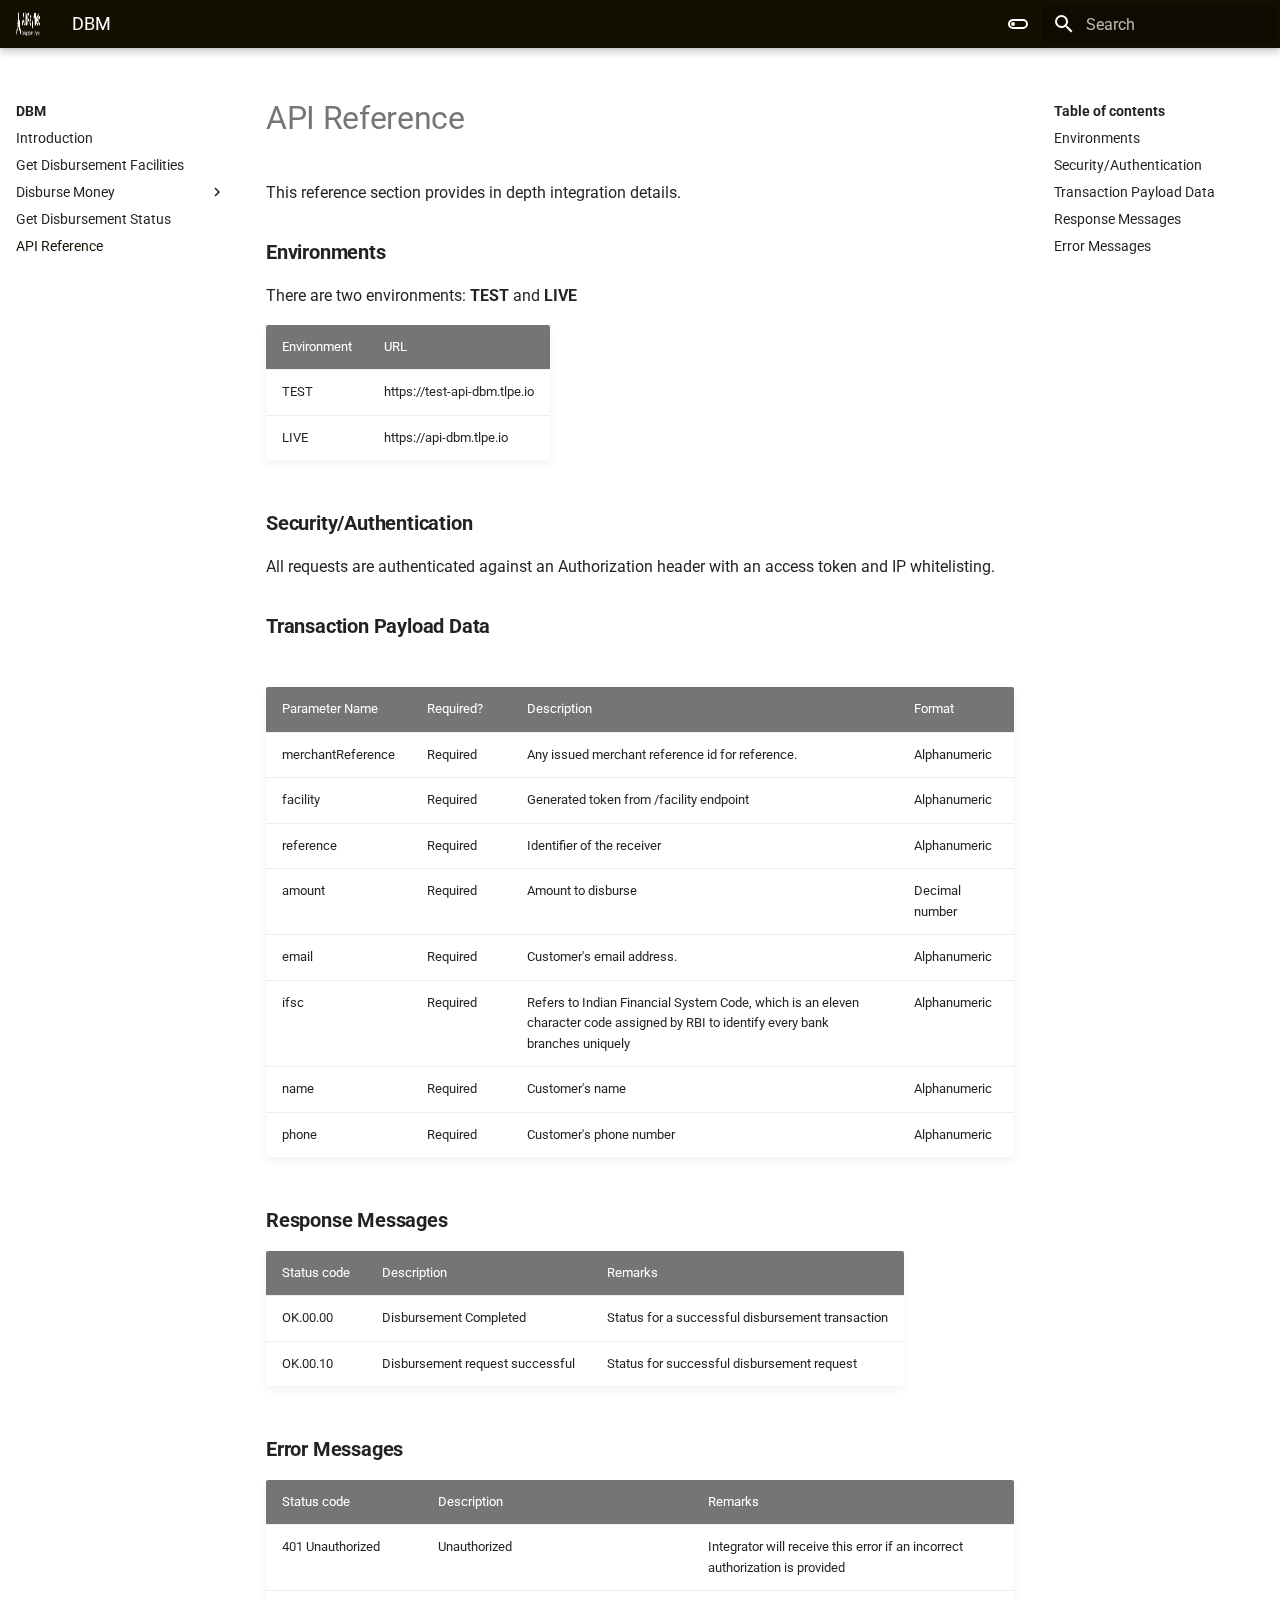
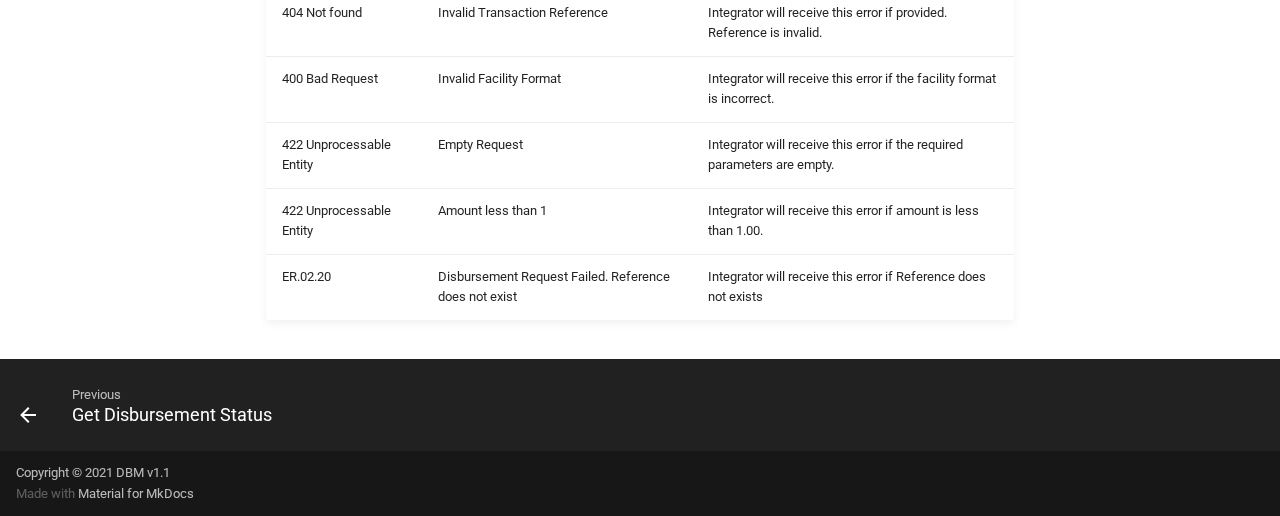
==== commit 8c3e24af: "Deployed fcf3b18 with MkDocs version: 1.2.2" ====
--- a/api-reference/index.html
+++ b/api-reference/index.html
@@ -234,10 +234,61 @@
   
   
   
+    
+    <li class="md-nav__item md-nav__item--nested">
+      
+      
+        <input class="md-nav__toggle md-toggle" data-md-toggle="__nav_3" type="checkbox" id="__nav_3" >
+      
+      <label class="md-nav__link" for="__nav_3">
+        Disburse Money
+        <span class="md-nav__icon md-icon"></span>
+      </label>
+      <nav class="md-nav" aria-label="Disburse Money" data-md-level="1">
+        <label class="md-nav__title" for="__nav_3">
+          <span class="md-nav__icon md-icon"></span>
+          Disburse Money
+        </label>
+        <ul class="md-nav__list" data-md-scrollfix>
+          
+            
+  
+  
+  
     <li class="md-nav__item">
-      <a href="../disburse-money/" class="md-nav__link">
-        Disburse Money
+      <a href="../disburse-money-gcash/" class="md-nav__link">
+        Gcash
       </a>
+    </li>
+  
+
+          
+            
+  
+  
+  
+    <li class="md-nav__item">
+      <a href="../disburse-money-nationlink/" class="md-nav__link">
+        Nationlink
+      </a>
+    </li>
+  
+
+          
+            
+  
+  
+  
+    <li class="md-nav__item">
+      <a href="../disburse-money-cashfree/" class="md-nav__link">
+        Cashfree
+      </a>
+    </li>
+  
+
+          
+        </ul>
+      </nav>
     </li>
   
 
@@ -300,6 +351,20 @@
         <li class="md-nav__item">
   <a href="#environments" class="md-nav__link">
     Environments
+  </a>
+  
+</li>
+      
+        <li class="md-nav__item">
+  <a href="#securityauthentication" class="md-nav__link">
+    Security/Authentication
+  </a>
+  
+</li>
+      
+        <li class="md-nav__item">
+  <a href="#transaction-payload-data" class="md-nav__link">
+    Transaction Payload Data
   </a>
   
 </li>
@@ -354,6 +419,20 @@
         <li class="md-nav__item">
   <a href="#environments" class="md-nav__link">
     Environments
+  </a>
+  
+</li>
+      
+        <li class="md-nav__item">
+  <a href="#securityauthentication" class="md-nav__link">
+    Security/Authentication
+  </a>
+  
+</li>
+      
+        <li class="md-nav__item">
+  <a href="#transaction-payload-data" class="md-nav__link">
+    Transaction Payload Data
   </a>
   
 </li>
@@ -401,6 +480,66 @@
   <tr>
     <td>LIVE</td>
     <td>https://api-dbm.tlpe.io</td>
+  </tr>
+</table>
+
+<h3 id="securityauthentication"><strong>Security/Authentication</strong><br></h3>
+<p>All requests are authenticated against an Authorization header with an access token and IP whitelisting.</p>
+<h3 id="transaction-payload-data"><div id="payloadDataBody"><strong>Transaction Payload Data</strong></div><br></h3>
+<table>
+  <tr>
+    <th>Parameter Name</th>
+    <th>Required?</th>
+    <th>Description</th>
+    <th>Format</th>
+  </tr>
+  <tr>
+    <td>merchantReference</td>
+    <td>Required</td>
+    <td>Any issued merchant reference id for reference.</td>
+    <td>Alphanumeric</td>
+  </tr>
+  <tr>
+    <td>facility</td>
+    <td>Required</td>
+    <td>Generated token from /facility endpoint</td>
+    <td>Alphanumeric</td>
+  </tr>
+  <tr>
+    <td>reference</td>
+    <td>Required</td>
+    <td>Identifier of the receiver</td>
+    <td>Alphanumeric</td>
+  </tr>
+  <tr>
+    <td>amount</td>
+    <td>Required</td>
+    <td>Amount to disburse</td>
+    <td>Decimal number</td>
+  </tr>
+  <tr>
+    <td>email</td>
+    <td>Required</td>
+    <td>Customer's email address.</td>
+    <td>Alphanumeric</td>
+  </tr>
+  <tr>
+    <td>ifsc</td>
+    <td>Required</td>
+    <td>Refers to Indian Financial System Code, which is an eleven character code assigned by RBI to identify every bank branches uniquely</td>
+    <td>Alphanumeric</td>
+  </tr>
+  <tr>
+    <td>name</td>
+    <td>Required</td>
+    <td>Customer's name</td>
+    <td>Alphanumeric</td>
+  </tr>
+  <tr>
+    <td>phone</td>
+    <td>Required</td>
+    <td>Customer's phone number</td>
+    <td>Alphanumeric</td>
   </tr>
 </table>
 
--- a/stylesheets/extra.css
+++ b/stylesheets/extra.css
@@ -4,13 +4,13 @@
   --md-primary-fg-color--dark:  #141000;
 }
 
-/* .head1 {
+.head1 {
   font-weight: bold;
   color: var(--md-default-fg-color--light);
   font-size: 2em;
   line-height: 1.3;
   letter-spacing: -.01em;
-} */
+}
 
 .md-grid {
   max-width: 1280px; 
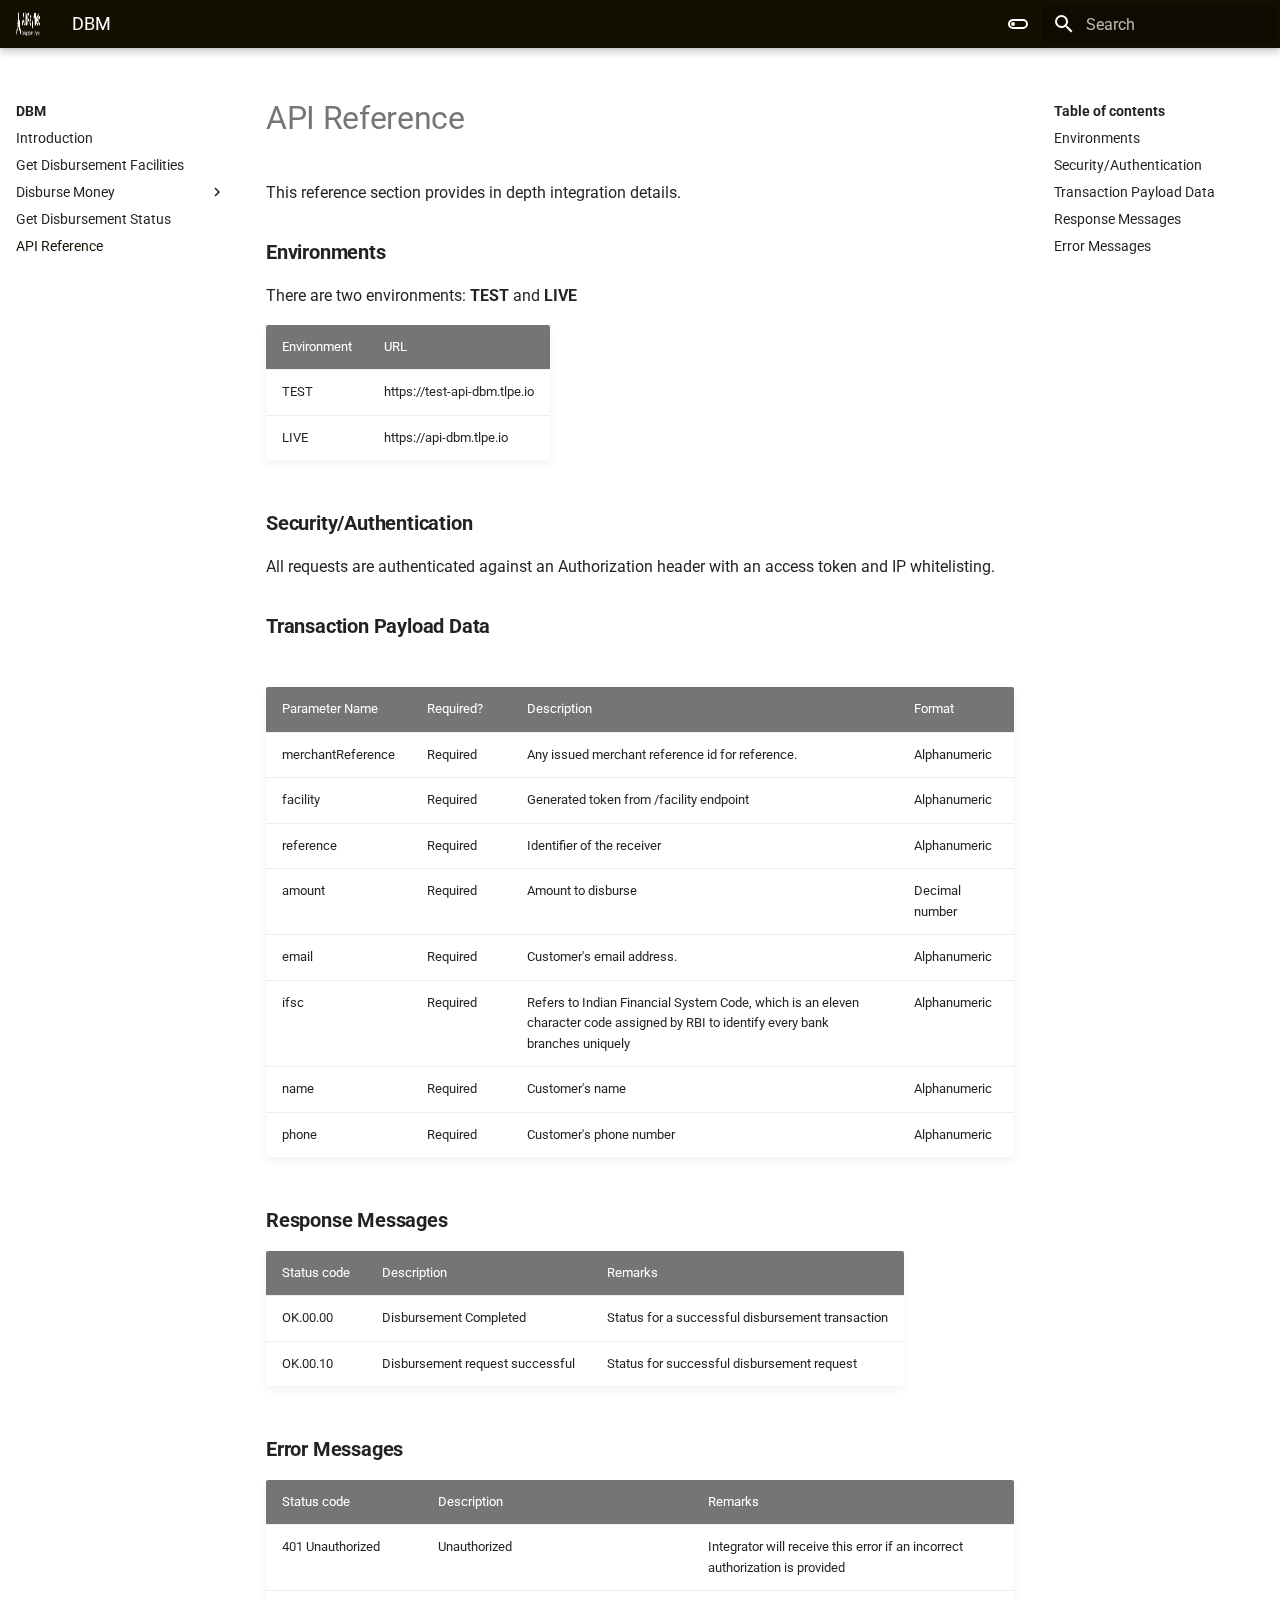
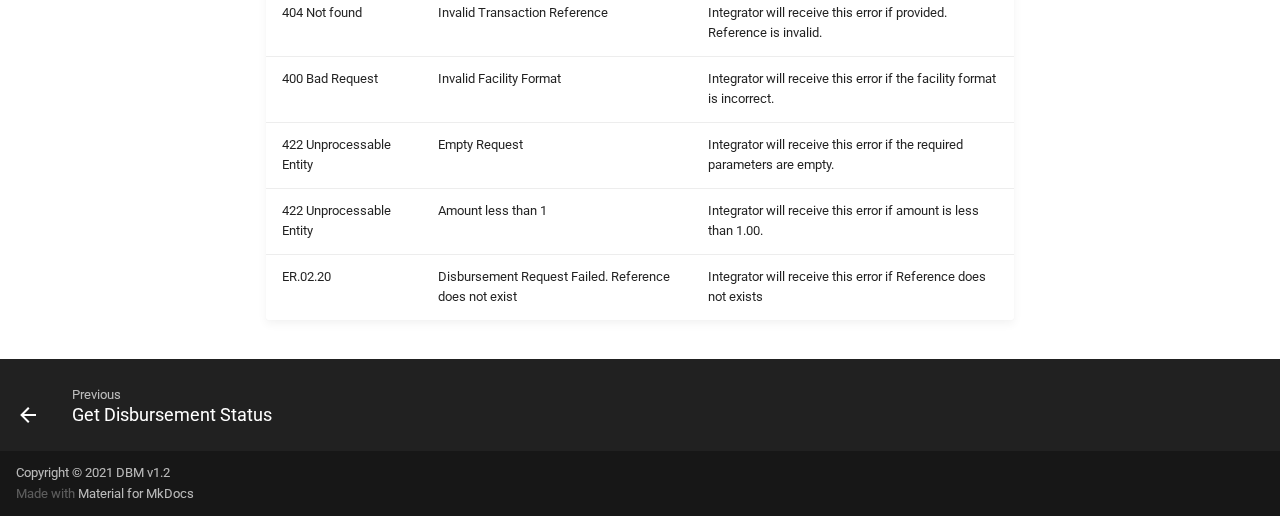
==== commit b9e44882: "Deployed fcf3b18 with MkDocs version: 1.2.2" ====
--- a/api-reference/index.html
+++ b/api-reference/index.html
@@ -646,7 +646,7 @@
       <div class="md-footer-copyright">
         
           <div class="md-footer-copyright__highlight">
-            Copyright &copy; 2021 DBM v1.1
+            Copyright &copy; 2021 DBM v1.2
           </div>
         
         Made with
